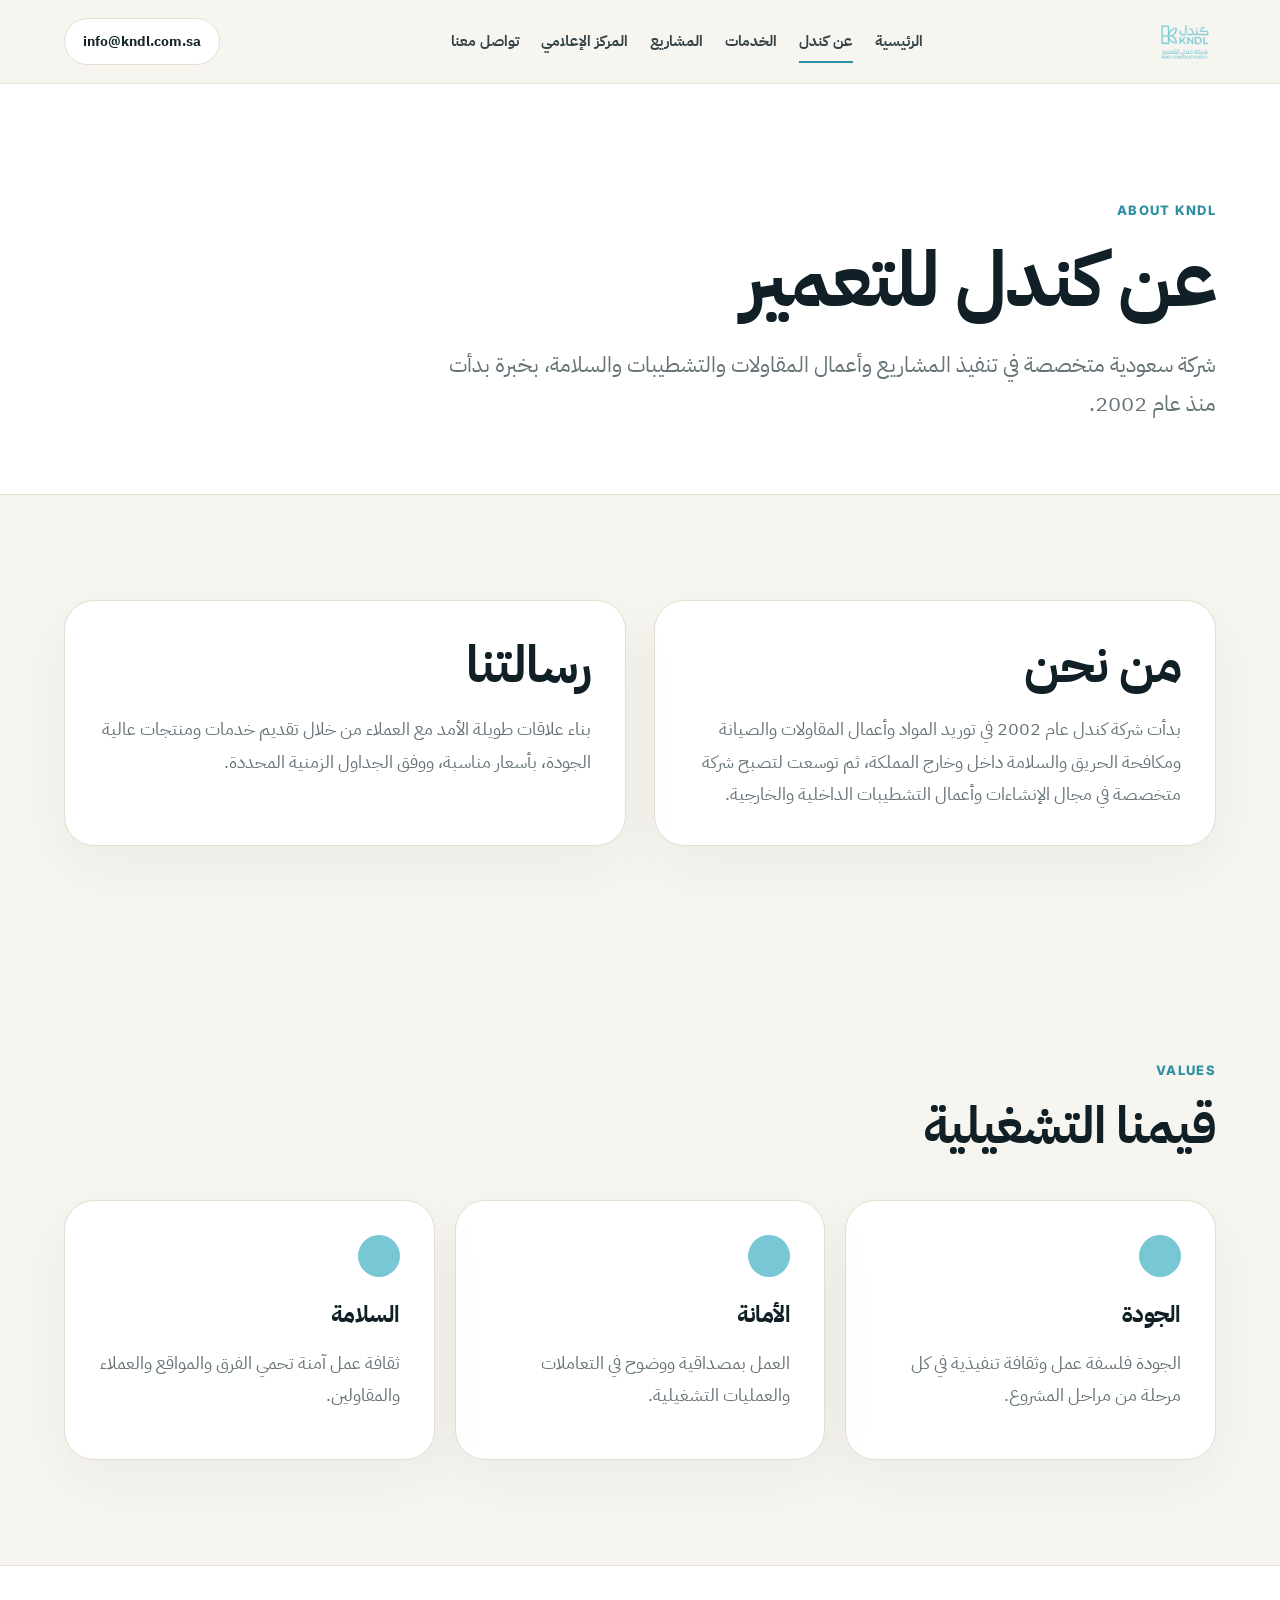
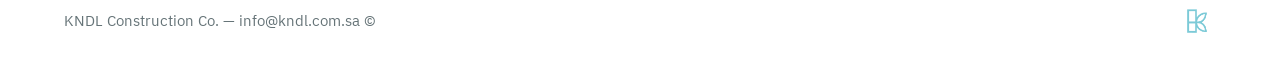
==== about.html @ affe064d "Add About KNDL page" ====
<!DOCTYPE html><html lang="ar" dir="rtl"><head><meta charset="UTF-8"><meta name="viewport" content="width=device-width, initial-scale=1.0"><title>عن كندل | KNDL</title><link rel="preconnect" href="https://fonts.googleapis.com"><link rel="preconnect" href="https://fonts.gstatic.com" crossorigin><link href="https://fonts.googleapis.com/css2?family=IBM+Plex+Sans+Arabic:wght@400;500;600;700;800&family=Inter:wght@400;500;600;700;800&display=swap" rel="stylesheet"><link rel="stylesheet" href="styles.css"></head><body><header class="site-header"><a class="logo" href="index.html"><img src="KNDL_Website_Prototype/kndl_website_prototype/assets/kndl-logo.png" alt="KNDL"></a><nav class="nav"><a href="index.html">الرئيسية</a><a class="active" href="about.html">عن كندل</a><a href="services.html">الخدمات</a><a href="projects.html">المشاريع</a><a href="media.html">المركز الإعلامي</a><a href="contact.html">تواصل معنا</a></nav><a class="header-cta" href="mailto:info@kndl.com.sa">info@kndl.com.sa</a></header><main><section class="page-hero reveal"><div><span class="eyebrow">ABOUT KNDL</span><h1>عن كندل للتعمير</h1><p>شركة سعودية متخصصة في تنفيذ المشاريع وأعمال المقاولات والتشطيبات والسلامة، بخبرة بدأت منذ عام 2002.</p></div></section><section class="section grid-2 reveal"><div class="content-card"><h2>من نحن</h2><p>بدأت شركة كندل عام 2002 في توريد المواد وأعمال المقاولات والصيانة ومكافحة الحريق والسلامة داخل وخارج المملكة، ثم توسعت لتصبح شركة متخصصة في مجال الإنشاءات وأعمال التشطيبات الداخلية والخارجية.</p></div><div class="content-card"><h2>رسالتنا</h2><p>بناء علاقات طويلة الأمد مع العملاء من خلال تقديم خدمات ومنتجات عالية الجودة، بأسعار مناسبة، ووفق الجداول الزمنية المحددة.</p></div></section><section class="section reveal"><div class="section-head"><span class="eyebrow">VALUES</span><h2>قيمنا التشغيلية</h2></div><div class="feature-grid"><article><h3>الجودة</h3><p>الجودة فلسفة عمل وثقافة تنفيذية في كل مرحلة من مراحل المشروع.</p></article><article><h3>الأمانة</h3><p>العمل بمصداقية ووضوح في التعاملات والعمليات التشغيلية.</p></article><article><h3>السلامة</h3><p>ثقافة عمل آمنة تحمي الفرق والمواقع والعملاء والمقاولين.</p></article></div></section></main><footer class="site-footer"><img src="KNDL_Website_Prototype/kndl_website_prototype/assets/kndl-symbol.png" alt="KNDL"><p>© KNDL Construction Co. — <a href="mailto:info@kndl.com.sa">info@kndl.com.sa</a></p></footer><script src="script.js"></script></body></html>
---- styles.css ----
:root{--bg:#f7f5ef;--paper:#fff;--text:#14252b;--muted:#667478;--line:#e5ded1;--blue:#78c7d5;--blue-dark:#2e91a1;--brown:#7b3218;--charcoal:#102026;--sand:#d9c8ad}*{box-sizing:border-box}html{scroll-behavior:smooth}body{margin:0;background:var(--bg);color:var(--text);font-family:'IBM Plex Sans Arabic','Inter',sans-serif;line-height:1.8}a{text-decoration:none;color:inherit}img{max-width:100%;display:block}.site-header{position:fixed;top:0;left:0;right:0;z-index:99;height:84px;padding:0 5vw;display:flex;align-items:center;justify-content:space-between;gap:24px;background:rgba(247,245,239,.94);backdrop-filter:blur(18px);border-bottom:1px solid rgba(229,222,209,.8)}.logo img{height:48px;width:auto}.nav{display:flex;gap:22px;font-size:15px;font-weight:700;color:#354449}.nav a{padding:28px 0;position:relative}.nav a:after{content:"";position:absolute;right:0;bottom:20px;width:0;height:2px;background:var(--blue-dark);transition:.25s}.nav a:hover:after,.nav a.active:after{width:100%}.header-cta{padding:10px 18px;border:1px solid var(--line);border-radius:999px;background:#fff;font-size:14px;font-weight:800}.hero{position:relative;min-height:92vh;display:flex;align-items:flex-end;overflow:hidden;background:#ddd}.hero:before{content:"";position:absolute;inset:0;background:linear-gradient(0deg,rgba(16,32,38,.82),rgba(16,32,38,.18) 58%,rgba(16,32,38,.06)),var(--hero-img);background-size:cover;background-position:center}.hero-content{position:relative;z-index:2;width:min(980px,90vw);margin:0 5vw 9vh auto;color:#fff}.eyebrow{display:inline-block;font-family:'Inter',sans-serif;font-size:13px;letter-spacing:.1em;text-transform:uppercase;font-weight:800;color:var(--blue-dark);margin-bottom:14px}.hero .eyebrow{color:var(--blue)}h1,h2,h3{margin:0 0 18px;line-height:1.18;letter-spacing:-.02em}h1{font-size:clamp(46px,7vw,92px);max-width:900px;color:#fff}h2{font-size:clamp(30px,4vw,56px);color:var(--charcoal)}h3{font-size:23px;color:var(--charcoal)}p{font-size:18px;color:var(--muted);margin:0}.hero p{font-size:22px;max-width:760px;color:rgba(255,255,255,.88)}.actions{display:flex;gap:14px;margin-top:34px;flex-wrap:wrap}.btn{display:inline-flex;align-items:center;justify-content:center;padding:14px 25px;border-radius:999px;font-weight:800;border:1px solid transparent;transition:.25s}.primary{background:var(--blue);color:#062027}.primary:hover{background:var(--blue-dark);color:#fff;transform:translateY(-2px)}.secondary{background:rgba(255,255,255,.14);border-color:rgba(255,255,255,.38);color:#fff}.secondary:hover{background:#fff;color:var(--charcoal)}.section{padding:105px 5vw}.page-hero{min-height:55vh;background:#fff;display:flex;align-items:flex-end;padding:150px 5vw 70px;border-bottom:1px solid var(--line)}.page-hero h1{color:var(--charcoal);font-size:clamp(44px,6vw,82px)}.page-hero p{max-width:790px;font-size:22px}.intro{display:grid;grid-template-columns:.9fr 1.25fr;gap:70px;align-items:start;background:#fff}.intro p{font-size:24px;color:#3d494d}.stats{display:grid;grid-template-columns:repeat(4,1fr);gap:1px;background:var(--line);padding-top:0;padding-bottom:0}.stats div{background:#f8f6f0;padding:46px 34px;min-height:170px}.stats strong{font-family:'Inter',sans-serif;display:block;font-size:50px;line-height:1;color:var(--brown);margin-bottom:16px}.stats span{display:block;color:#596468;font-size:17px;font-weight:700}.section-head{max-width:860px;margin-bottom:44px}.section-head p{max-width:720px}.section-head.inline{display:flex;align-items:flex-end;justify-content:space-between;gap:20px;max-width:none}.text-link{color:var(--blue-dark);font-weight:800;border-bottom:1px solid currentColor}.feature-grid,.cards-3{display:grid;grid-template-columns:repeat(3,1fr);gap:20px}.feature-grid article,.content-card{background:#fff;border:1px solid var(--line);border-radius:30px;padding:34px;box-shadow:0 20px 60px rgba(16,32,38,.05)}.feature-grid article{min-height:260px}.feature-grid article h3:before{content:"";display:block;width:42px;height:42px;background:var(--blue);border-radius:50%;margin-bottom:24px}.projects-preview{background:#fff}.project-row{display:grid;grid-template-columns:1.4fr .8fr .8fr;gap:20px;align-items:stretch}.project-list{display:grid;grid-template-columns:repeat(2,1fr);gap:24px}.project-card{position:relative;min-height:430px;border-radius:34px;overflow:hidden;background:#ddd;display:flex;align-items:flex-end;box-shadow:0 24px 70px rgba(16,32,38,.14)}.project-card.large{min-height:560px}.project-card img{position:absolute;inset:0;width:100%;height:100%;object-fit:cover;transition:.5s}.project-card:after{content:"";position:absolute;inset:0;background:linear-gradient(0deg,rgba(16,32,38,.82),transparent 64%)}.project-card div{position:relative;z-index:2;padding:30px;color:#fff}.project-card span{display:block;color:var(--blue);font-weight:800;text-transform:uppercase;letter-spacing:.08em;font-size:12px;margin-bottom:8px}.project-card h3{color:#fff;font-size:30px;margin:0 0 10px}.project-card p{color:rgba(255,255,255,.86);font-size:17px}.project-card:hover img{transform:scale(1.06)}.service-list{display:grid;grid-template-columns:repeat(3,1fr);gap:14px}.service-list a,.service-box{background:#fff;border:1px solid var(--line);padding:26px;border-radius:24px;font-size:22px;font-weight:800;color:var(--charcoal);transition:.25s}.service-list a:hover{background:var(--charcoal);color:#fff;transform:translateY(-3px)}.grid-2{display:grid;grid-template-columns:1fr 1fr;gap:28px}.cta{text-align:center;background:linear-gradient(135deg,#102026,#29444a);color:#fff}.cta h2{color:#fff}.cta p{color:rgba(255,255,255,.78);max-width:680px;margin:0 auto 28px}.contact-box{background:#fff;border:1px solid var(--line);border-radius:30px;padding:36px}.contact-box a{color:var(--blue-dark);font-weight:800}.form{display:grid;gap:14px}.form input,.form textarea{width:100%;padding:16px 18px;border:1px solid var(--line);border-radius:18px;background:#fff;font:inherit}.form textarea{min-height:150px;resize:vertical}.site-footer{padding:34px 5vw;display:flex;align-items:center;justify-content:space-between;background:#fff;border-top:1px solid var(--line)}.site-footer img{height:42px}.site-footer p{font-size:15px}.reveal{opacity:0;transform:translateY(24px);transition:opacity .7s ease,transform .7s ease}.reveal.visible{opacity:1;transform:none}@media(max-width:980px){.nav{display:none}.header-cta{display:none}.intro,.project-row,.feature-grid,.service-list,.stats,.grid-2,.project-list,.cards-3{grid-template-columns:1fr}.section{padding:78px 6vw}.site-footer{flex-direction:column;gap:14px;text-align:center}.project-card,.project-card.large{min-height:420px}}@media(max-width:640px){.site-header{height:74px}.logo img{height:40px}h1{font-size:42px}.hero p,.intro p{font-size:19px}.stats div{padding:34px 24px}.section-head.inline{display:block}}
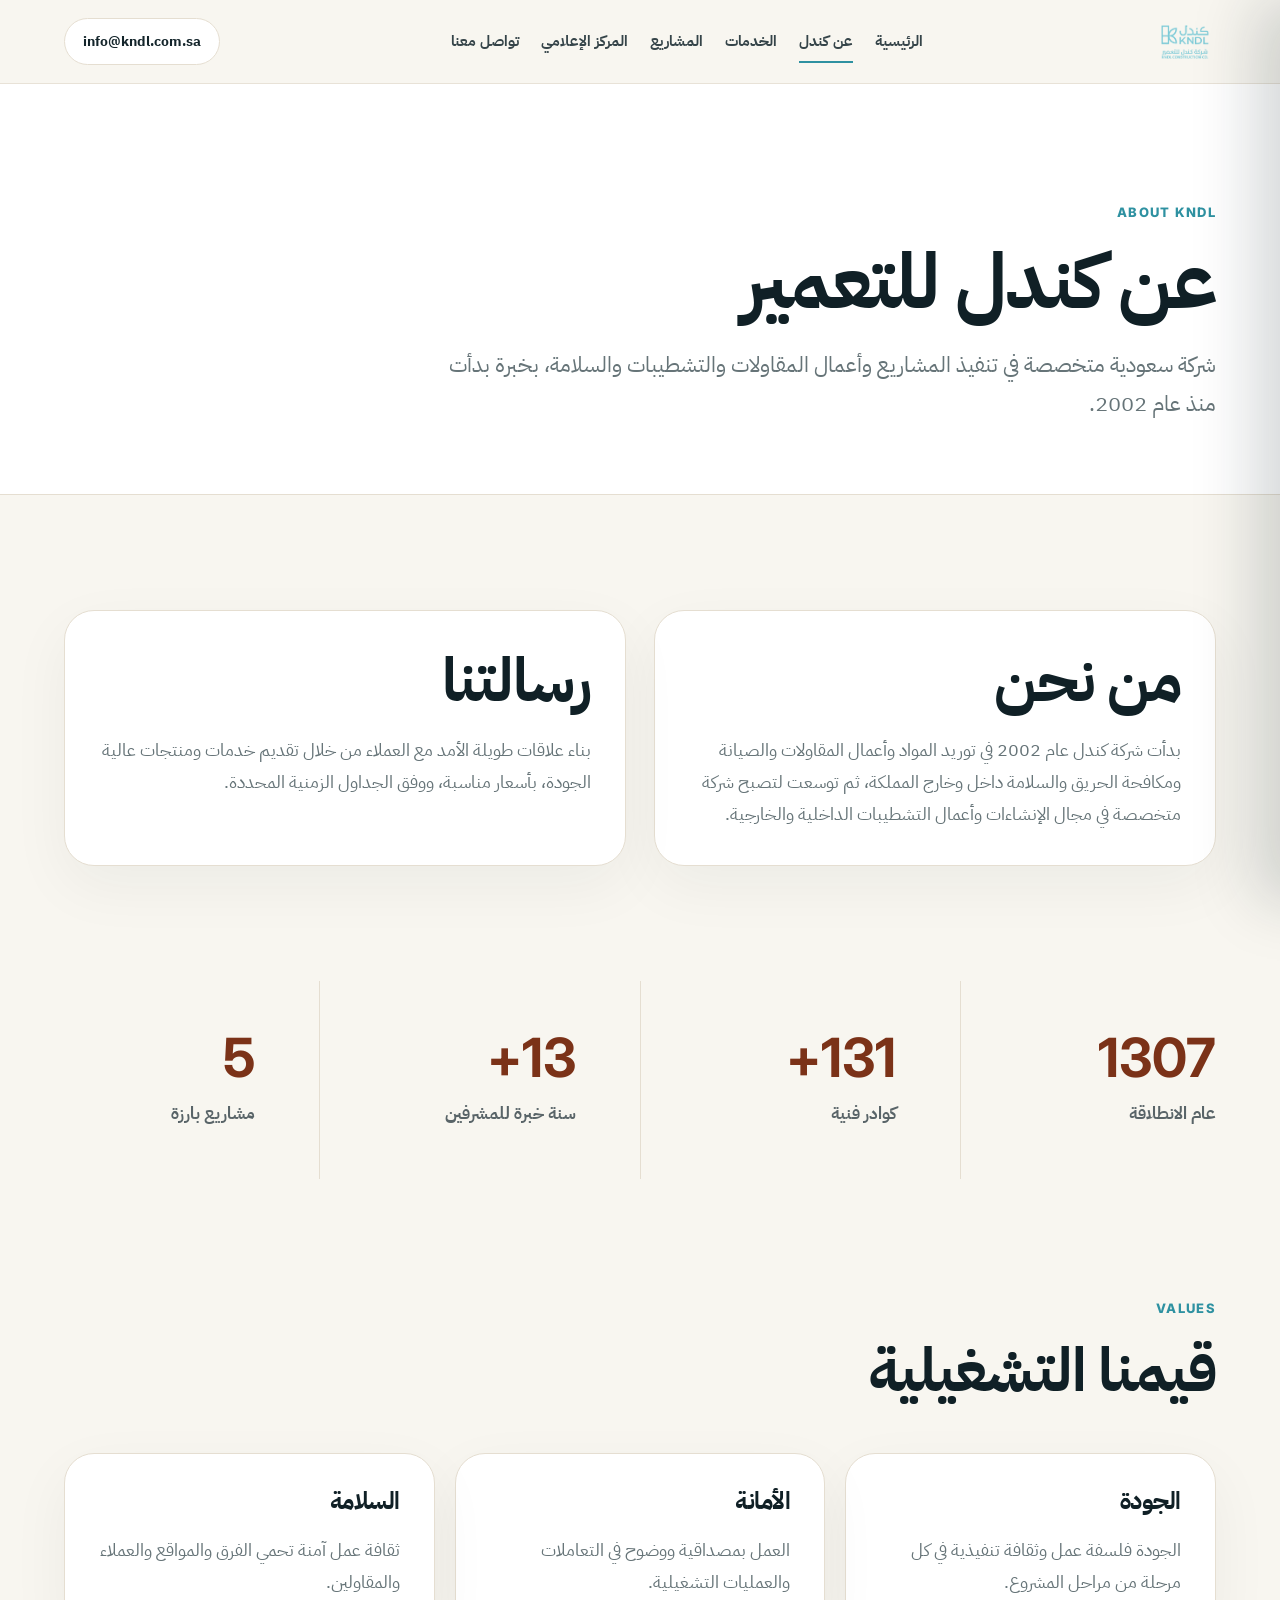
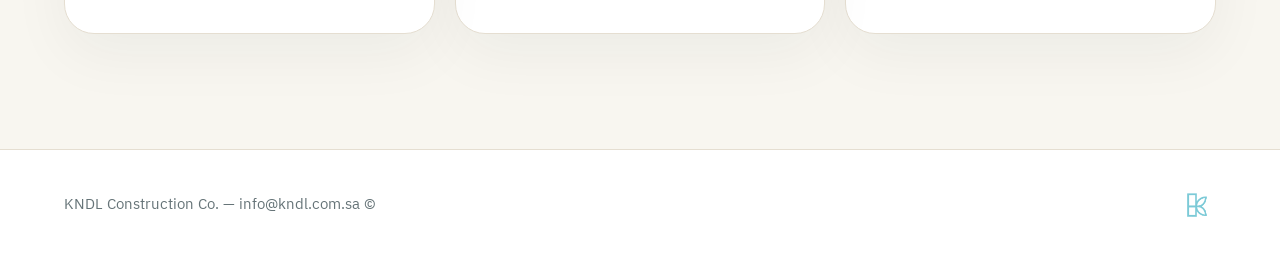
==== commit 69dd65e4: "Enhance website: mobile nav, animated counters, project filters, design polish - Add hamburger menu " ====
--- a/about.html
+++ b/about.html
@@ -1 +1,94 @@
-<!DOCTYPE html><html lang="ar" dir="rtl"><head><meta charset="UTF-8"><meta name="viewport" content="width=device-width, initial-scale=1.0"><title>عن كندل | KNDL</title><link rel="preconnect" href="https://fonts.googleapis.com"><link rel="preconnect" href="https://fonts.gstatic.com" crossorigin><link href="https://fonts.googleapis.com/css2?family=IBM+Plex+Sans+Arabic:wght@400;500;600;700;800&family=Inter:wght@400;500;600;700;800&display=swap" rel="stylesheet"><link rel="stylesheet" href="styles.css"></head><body><header class="site-header"><a class="logo" href="index.html"><img src="KNDL_Website_Prototype/kndl_website_prototype/assets/kndl-logo.png" alt="KNDL"></a><nav class="nav"><a href="index.html">الرئيسية</a><a class="active" href="about.html">عن كندل</a><a href="services.html">الخدمات</a><a href="projects.html">المشاريع</a><a href="media.html">المركز الإعلامي</a><a href="contact.html">تواصل معنا</a></nav><a class="header-cta" href="mailto:info@kndl.com.sa">info@kndl.com.sa</a></header><main><section class="page-hero reveal"><div><span class="eyebrow">ABOUT KNDL</span><h1>عن كندل للتعمير</h1><p>شركة سعودية متخصصة في تنفيذ المشاريع وأعمال المقاولات والتشطيبات والسلامة، بخبرة بدأت منذ عام 2002.</p></div></section><section class="section grid-2 reveal"><div class="content-card"><h2>من نحن</h2><p>بدأت شركة كندل عام 2002 في توريد المواد وأعمال المقاولات والصيانة ومكافحة الحريق والسلامة داخل وخارج المملكة، ثم توسعت لتصبح شركة متخصصة في مجال الإنشاءات وأعمال التشطيبات الداخلية والخارجية.</p></div><div class="content-card"><h2>رسالتنا</h2><p>بناء علاقات طويلة الأمد مع العملاء من خلال تقديم خدمات ومنتجات عالية الجودة، بأسعار مناسبة، ووفق الجداول الزمنية المحددة.</p></div></section><section class="section reveal"><div class="section-head"><span class="eyebrow">VALUES</span><h2>قيمنا التشغيلية</h2></div><div class="feature-grid"><article><h3>الجودة</h3><p>الجودة فلسفة عمل وثقافة تنفيذية في كل مرحلة من مراحل المشروع.</p></article><article><h3>الأمانة</h3><p>العمل بمصداقية ووضوح في التعاملات والعمليات التشغيلية.</p></article><article><h3>السلامة</h3><p>ثقافة عمل آمنة تحمي الفرق والمواقع والعملاء والمقاولين.</p></article></div></section></main><footer class="site-footer"><img src="KNDL_Website_Prototype/kndl_website_prototype/assets/kndl-symbol.png" alt="KNDL"><p>© KNDL Construction Co. — <a href="mailto:info@kndl.com.sa">info@kndl.com.sa</a></p></footer><script src="script.js"></script></body></html>+<!DOCTYPE html>
+<html lang="ar" dir="rtl">
+<head>
+  <meta charset="UTF-8">
+  <meta name="viewport" content="width=device-width, initial-scale=1.0">
+  <title>عن كندل | KNDL</title>
+  <link rel="preconnect" href="https://fonts.googleapis.com">
+  <link rel="preconnect" href="https://fonts.gstatic.com" crossorigin>
+  <link href="https://fonts.googleapis.com/css2?family=IBM+Plex+Sans+Arabic:wght@400;500;600;700;800&family=Inter:wght@400;500;600;700;800&display=swap" rel="stylesheet">
+  <link rel="stylesheet" href="styles.css">
+</head>
+<body>
+  <header class="site-header">
+    <a class="logo" href="index.html"><img src="KNDL_Website_Prototype/kndl_website_prototype/assets/kndl-logo.png" alt="KNDL"></a>
+    <nav class="nav">
+      <a href="index.html">الرئيسية</a>
+      <a class="active" href="about.html">عن كندل</a>
+      <a href="services.html">الخدمات</a>
+      <a href="projects.html">المشاريع</a>
+      <a href="media.html">المركز الإعلامي</a>
+      <a href="contact.html">تواصل معنا</a>
+    </nav>
+    <a class="header-cta" href="mailto:info@kndl.com.sa">info@kndl.com.sa</a>
+    <button class="hamburger" aria-label="القائمة" aria-expanded="false">
+      <span></span><span></span><span></span>
+    </button>
+  </header>
+  <div class="mobile-overlay"></div>
+  <nav class="mobile-nav">
+    <a href="index.html">الرئيسية</a>
+    <a href="about.html" class="active">عن كندل</a>
+    <a href="services.html">الخدمات</a>
+    <a href="projects.html">المشاريع</a>
+    <a href="media.html">المركز الإعلامي</a>
+    <a href="contact.html">تواصل معنا</a>
+    <div class="mobile-nav-cta"><a href="mailto:info@kndl.com.sa">info@kndl.com.sa</a></div>
+  </nav>
+
+  <main>
+    <section class="page-hero reveal">
+      <div>
+        <span class="eyebrow">ABOUT KNDL</span>
+        <h1>عن كندل للتعمير</h1>
+        <p>شركة سعودية متخصصة في تنفيذ المشاريع وأعمال المقاولات والتشطيبات والسلامة، بخبرة بدأت منذ عام 2002.</p>
+      </div>
+    </section>
+
+    <section class="section grid-2 reveal">
+      <div class="content-card">
+        <h2>من نحن</h2>
+        <p>بدأت شركة كندل عام 2002 في توريد المواد وأعمال المقاولات والصيانة ومكافحة الحريق والسلامة داخل وخارج المملكة، ثم توسعت لتصبح شركة متخصصة في مجال الإنشاءات وأعمال التشطيبات الداخلية والخارجية.</p>
+      </div>
+      <div class="content-card">
+        <h2>رسالتنا</h2>
+        <p>بناء علاقات طويلة الأمد مع العملاء من خلال تقديم خدمات ومنتجات عالية الجودة، بأسعار مناسبة، ووفق الجداول الزمنية المحددة.</p>
+      </div>
+    </section>
+
+    <section class="metrics reveal">
+      <div><strong data-count="2002">2002</strong><small>عام الانطلاقة</small></div>
+      <div><strong data-count="200+">200+</strong><small>كوادر فنية</small></div>
+      <div><strong data-count="20+">20+</strong><small>سنة خبرة للمشرفين</small></div>
+      <div><strong data-count="7">7</strong><small>مشاريع بارزة</small></div>
+    </section>
+
+    <section class="section reveal">
+      <div class="section-head">
+        <span class="eyebrow">VALUES</span>
+        <h2>قيمنا التشغيلية</h2>
+      </div>
+      <div class="feature-grid">
+        <article>
+          <h3>الجودة</h3>
+          <p>الجودة فلسفة عمل وثقافة تنفيذية في كل مرحلة من مراحل المشروع.</p>
+        </article>
+        <article>
+          <h3>الأمانة</h3>
+          <p>العمل بمصداقية ووضوح في التعاملات والعمليات التشغيلية.</p>
+        </article>
+        <article>
+          <h3>السلامة</h3>
+          <p>ثقافة عمل آمنة تحمي الفرق والمواقع والعملاء والمقاولين.</p>
+        </article>
+      </div>
+    </section>
+  </main>
+
+  <footer class="site-footer">
+    <img src="KNDL_Website_Prototype/kndl_website_prototype/assets/kndl-symbol.png" alt="KNDL">
+    <p>© KNDL Construction Co. — <a href="mailto:info@kndl.com.sa">info@kndl.com.sa</a></p>
+  </footer>
+  <script src="script.js"></script>
+</body>
+</html>
--- a/styles.css
+++ b/styles.css
@@ -1 +1,39 @@
-:root{--bg:#f7f5ef;--paper:#fff;--text:#14252b;--muted:#667478;--line:#e5ded1;--blue:#78c7d5;--blue-dark:#2e91a1;--brown:#7b3218;--charcoal:#102026;--sand:#d9c8ad}*{box-sizing:border-box}html{scroll-behavior:smooth}body{margin:0;background:var(--bg);color:var(--text);font-family:'IBM Plex Sans Arabic','Inter',sans-serif;line-height:1.8}a{text-decoration:none;color:inherit}img{max-width:100%;display:block}.site-header{position:fixed;top:0;left:0;right:0;z-index:99;height:84px;padding:0 5vw;display:flex;align-items:center;justify-content:space-between;gap:24px;background:rgba(247,245,239,.94);backdrop-filter:blur(18px);border-bottom:1px solid rgba(229,222,209,.8)}.logo img{height:48px;width:auto}.nav{display:flex;gap:22px;font-size:15px;font-weight:700;color:#354449}.nav a{padding:28px 0;position:relative}.nav a:after{content:"";position:absolute;right:0;bottom:20px;width:0;height:2px;background:var(--blue-dark);transition:.25s}.nav a:hover:after,.nav a.active:after{width:100%}.header-cta{padding:10px 18px;border:1px solid var(--line);border-radius:999px;background:#fff;font-size:14px;font-weight:800}.hero{position:relative;min-height:92vh;display:flex;align-items:flex-end;overflow:hidden;background:#ddd}.hero:before{content:"";position:absolute;inset:0;background:linear-gradient(0deg,rgba(16,32,38,.82),rgba(16,32,38,.18) 58%,rgba(16,32,38,.06)),var(--hero-img);background-size:cover;background-position:center}.hero-content{position:relative;z-index:2;width:min(980px,90vw);margin:0 5vw 9vh auto;color:#fff}.eyebrow{display:inline-block;font-family:'Inter',sans-serif;font-size:13px;letter-spacing:.1em;text-transform:uppercase;font-weight:800;color:var(--blue-dark);margin-bottom:14px}.hero .eyebrow{color:var(--blue)}h1,h2,h3{margin:0 0 18px;line-height:1.18;letter-spacing:-.02em}h1{font-size:clamp(46px,7vw,92px);max-width:900px;color:#fff}h2{font-size:clamp(30px,4vw,56px);color:var(--charcoal)}h3{font-size:23px;color:var(--charcoal)}p{font-size:18px;color:var(--muted);margin:0}.hero p{font-size:22px;max-width:760px;color:rgba(255,255,255,.88)}.actions{display:flex;gap:14px;margin-top:34px;flex-wrap:wrap}.btn{display:inline-flex;align-items:center;justify-content:center;padding:14px 25px;border-radius:999px;font-weight:800;border:1px solid transparent;transition:.25s}.primary{background:var(--blue);color:#062027}.primary:hover{background:var(--blue-dark);color:#fff;transform:translateY(-2px)}.secondary{background:rgba(255,255,255,.14);border-color:rgba(255,255,255,.38);color:#fff}.secondary:hover{background:#fff;color:var(--charcoal)}.section{padding:105px 5vw}.page-hero{min-height:55vh;background:#fff;display:flex;align-items:flex-end;padding:150px 5vw 70px;border-bottom:1px solid var(--line)}.page-hero h1{color:var(--charcoal);font-size:clamp(44px,6vw,82px)}.page-hero p{max-width:790px;font-size:22px}.intro{display:grid;grid-template-columns:.9fr 1.25fr;gap:70px;align-items:start;background:#fff}.intro p{font-size:24px;color:#3d494d}.stats{display:grid;grid-template-columns:repeat(4,1fr);gap:1px;background:var(--line);padding-top:0;padding-bottom:0}.stats div{background:#f8f6f0;padding:46px 34px;min-height:170px}.stats strong{font-family:'Inter',sans-serif;display:block;font-size:50px;line-height:1;color:var(--brown);margin-bottom:16px}.stats span{display:block;color:#596468;font-size:17px;font-weight:700}.section-head{max-width:860px;margin-bottom:44px}.section-head p{max-width:720px}.section-head.inline{display:flex;align-items:flex-end;justify-content:space-between;gap:20px;max-width:none}.text-link{color:var(--blue-dark);font-weight:800;border-bottom:1px solid currentColor}.feature-grid,.cards-3{display:grid;grid-template-columns:repeat(3,1fr);gap:20px}.feature-grid article,.content-card{background:#fff;border:1px solid var(--line);border-radius:30px;padding:34px;box-shadow:0 20px 60px rgba(16,32,38,.05)}.feature-grid article{min-height:260px}.feature-grid article h3:before{content:"";display:block;width:42px;height:42px;background:var(--blue);border-radius:50%;margin-bottom:24px}.projects-preview{background:#fff}.project-row{display:grid;grid-template-columns:1.4fr .8fr .8fr;gap:20px;align-items:stretch}.project-list{display:grid;grid-template-columns:repeat(2,1fr);gap:24px}.project-card{position:relative;min-height:430px;border-radius:34px;overflow:hidden;background:#ddd;display:flex;align-items:flex-end;box-shadow:0 24px 70px rgba(16,32,38,.14)}.project-card.large{min-height:560px}.project-card img{position:absolute;inset:0;width:100%;height:100%;object-fit:cover;transition:.5s}.project-card:after{content:"";position:absolute;inset:0;background:linear-gradient(0deg,rgba(16,32,38,.82),transparent 64%)}.project-card div{position:relative;z-index:2;padding:30px;color:#fff}.project-card span{display:block;color:var(--blue);font-weight:800;text-transform:uppercase;letter-spacing:.08em;font-size:12px;margin-bottom:8px}.project-card h3{color:#fff;font-size:30px;margin:0 0 10px}.project-card p{color:rgba(255,255,255,.86);font-size:17px}.project-card:hover img{transform:scale(1.06)}.service-list{display:grid;grid-template-columns:repeat(3,1fr);gap:14px}.service-list a,.service-box{background:#fff;border:1px solid var(--line);padding:26px;border-radius:24px;font-size:22px;font-weight:800;color:var(--charcoal);transition:.25s}.service-list a:hover{background:var(--charcoal);color:#fff;transform:translateY(-3px)}.grid-2{display:grid;grid-template-columns:1fr 1fr;gap:28px}.cta{text-align:center;background:linear-gradient(135deg,#102026,#29444a);color:#fff}.cta h2{color:#fff}.cta p{color:rgba(255,255,255,.78);max-width:680px;margin:0 auto 28px}.contact-box{background:#fff;border:1px solid var(--line);border-radius:30px;padding:36px}.contact-box a{color:var(--blue-dark);font-weight:800}.form{display:grid;gap:14px}.form input,.form textarea{width:100%;padding:16px 18px;border:1px solid var(--line);border-radius:18px;background:#fff;font:inherit}.form textarea{min-height:150px;resize:vertical}.site-footer{padding:34px 5vw;display:flex;align-items:center;justify-content:space-between;background:#fff;border-top:1px solid var(--line)}.site-footer img{height:42px}.site-footer p{font-size:15px}.reveal{opacity:0;transform:translateY(24px);transition:opacity .7s ease,transform .7s ease}.reveal.visible{opacity:1;transform:none}@media(max-width:980px){.nav{display:none}.header-cta{display:none}.intro,.project-row,.feature-grid,.service-list,.stats,.grid-2,.project-list,.cards-3{grid-template-columns:1fr}.section{padding:78px 6vw}.site-footer{flex-direction:column;gap:14px;text-align:center}.project-card,.project-card.large{min-height:420px}}@media(max-width:640px){.site-header{height:74px}.logo img{height:40px}h1{font-size:42px}.hero p,.intro p{font-size:19px}.stats div{padding:34px 24px}.section-head.inline{display:block}}+:root{--bg:#f8f6f0;--paper:#fff;--text:#14252b;--muted:#667478;--line:#e5ded1;--blue:#78c7d5;--blue-dark:#2e91a1;--brown:#7b3218;--charcoal:#102026;--sand:#d9c8ad}*{box-sizing:border-box}html{scroll-behavior:smooth}body{margin:0;background:var(--bg);color:var(--text);font-family:'IBM Plex Sans Arabic','Inter',sans-serif;line-height:1.8}a{text-decoration:none;color:inherit}img{max-width:100%;display:block}.site-header{position:fixed;top:0;left:0;right:0;z-index:99;height:84px;padding:0 5vw;display:flex;align-items:center;justify-content:space-between;gap:24px;background:rgba(248,246,240,.94);backdrop-filter:blur(18px);border-bottom:1px solid rgba(229,222,209,.8)}.logo img{height:48px;width:auto}.nav{display:flex;gap:22px;font-size:15px;font-weight:700;color:#354449}.nav a{padding:28px 0;position:relative}.nav a:after{content:"";position:absolute;right:0;bottom:20px;width:0;height:2px;background:var(--blue-dark);transition:.25s}.nav a:hover:after,.nav a.active:after{width:100%}.header-cta{padding:10px 18px;border:1px solid var(--line);border-radius:999px;background:#fff;font-size:14px;font-weight:800}.video-hero{height:100vh;min-height:760px;position:relative;overflow:hidden;display:flex;align-items:flex-end}.video-hero video{position:absolute;inset:0;width:100%;height:100%;object-fit:cover}.video-overlay{position:absolute;inset:0;background:linear-gradient(90deg,rgba(16,32,38,.25),rgba(16,32,38,.85)),linear-gradient(0deg,rgba(16,32,38,.75),rgba(16,32,38,.08) 55%)}.hero-panel{position:relative;z-index:2;width:min(940px,90vw);margin:0 5vw 12vh auto;color:#fff}.hero-badges{position:absolute;left:5vw;bottom:6vh;z-index:3;display:flex;gap:10px;flex-wrap:wrap}.hero-badges span{padding:9px 16px;border-radius:999px;background:rgba(255,255,255,.14);border:1px solid rgba(255,255,255,.25);color:#fff;font-size:13px;font-weight:800;backdrop-filter:blur(8px)}.eyebrow{display:inline-block;font-family:'Inter',sans-serif;font-size:13px;letter-spacing:.1em;text-transform:uppercase;font-weight:800;color:var(--blue-dark);margin-bottom:14px}.eyebrow.light{color:var(--blue)}h1,h2,h3{margin:0 0 18px;line-height:1.15;letter-spacing:-.02em}h1{font-size:clamp(48px,7.5vw,102px);max-width:920px;color:#fff}h2{font-size:clamp(30px,4.8vw,64px);color:var(--charcoal)}h3{font-size:24px;color:var(--charcoal)}p{font-size:18px;color:var(--muted);margin:0}.hero-panel p{font-size:23px;max-width:790px;color:rgba(255,255,255,.88)}.actions{display:flex;gap:14px;margin-top:34px;flex-wrap:wrap}.btn{display:inline-flex;align-items:center;justify-content:center;padding:14px 25px;border-radius:999px;font-weight:800;border:1px solid transparent;transition:.25s}.primary{background:var(--blue);color:#062027}.primary:hover{background:var(--blue-dark);color:#fff;transform:translateY(-2px)}.ghost{background:rgba(255,255,255,.13);border-color:rgba(255,255,255,.35);color:#fff}.ghost:hover{background:#fff;color:var(--charcoal)}.section{padding:115px 5vw}.editorial{display:grid;grid-template-columns:1fr 1.05fr;gap:80px;background:#fff}.editorial-title h2{max-width:720px}.editorial-text p{font-size:25px;color:#39464a}.metrics{display:grid;grid-template-columns:repeat(4,1fr);gap:1px;background:var(--line)}.metrics div{background:#f8f6f0;padding:50px 5vw 50px 34px}.metrics strong{font-family:'Inter',sans-serif;display:block;font-size:54px;line-height:1;color:var(--brown);margin-bottom:14px}.metrics small{font-size:17px;color:#596468;font-weight:800}.section-head{max-width:880px;margin-bottom:48px}.section-head.center{text-align:center;margin-inline:auto}.section-head.center p{margin:auto}.section-head p{max-width:760px}.icon-grid{display:grid;grid-template-columns:repeat(3,1fr);gap:22px}.icon-grid article{background:#fff;border:1px solid var(--line);border-radius:34px;padding:34px;min-height:285px;box-shadow:0 20px 60px rgba(16,32,38,.06);transition:.25s}.icon-grid article:hover{transform:translateY(-6px);box-shadow:0 28px 90px rgba(16,32,38,.11)}.icon{width:66px;height:66px;border-radius:22px;background:#eef8fa;display:flex;align-items:center;justify-content:center;margin-bottom:28px;border:1px solid rgba(120,199,213,.35)}.icon svg{width:34px;height:34px;stroke:var(--blue-dark);stroke-width:1.8;fill:none;stroke-linecap:round;stroke-linejoin:round}.icon-grid article:hover .icon{background:var(--blue);border-color:var(--blue)}.icon-grid article:hover .icon svg{stroke:#fff}.showcase{padding:115px 5vw;background:#fff;display:grid;grid-template-columns:.75fr 1.25fr;gap:48px;align-items:start}.showcase-copy{position:sticky;top:120px}.showcase-copy p{margin-bottom:28px}.showcase-grid{display:grid;gap:22px}.wide-card{position:relative;min-height:520px;border-radius:38px;overflow:hidden;background:#ddd;display:flex;align-items:flex-end;box-shadow:0 24px 70px rgba(16,32,38,.13)}.wide-card img{position:absolute;inset:0;width:100%;height:100%;object-fit:cover;transition:.55s}.wide-card:after{content:"";position:absolute;inset:0;background:linear-gradient(0deg,rgba(16,32,38,.76),transparent 65%)}.wide-card div{position:relative;z-index:2;color:#fff;padding:34px}.wide-card span{display:block;color:var(--blue);font-weight:900;text-transform:uppercase;letter-spacing:.08em;font-size:12px}.wide-card h3{font-size:42px;color:#fff}.wide-card:hover img{transform:scale(1.06)}.text-link{color:var(--blue-dark);font-weight:900;border-bottom:1px solid currentColor}.check-grid{display:grid;grid-template-columns:repeat(4,1fr);gap:18px}.check-grid div{background:#fff;border:1px solid var(--line);border-radius:28px;padding:26px;min-height:180px}.check-grid span{width:38px;height:38px;border-radius:50%;background:var(--blue);display:flex;align-items:center;justify-content:center;font-weight:900;margin-bottom:20px;color:#062027}.cta{text-align:center;background:linear-gradient(135deg,#102026,#29444a);color:#fff}.cta h2{color:#fff}.cta p{color:rgba(255,255,255,.78);max-width:680px;margin:0 auto 28px}.site-footer{padding:34px 5vw;display:flex;align-items:center;justify-content:space-between;background:#fff;border-top:1px solid var(--line)}.site-footer img{height:42px}.site-footer p{font-size:15px}.page-hero{min-height:55vh;background:#fff;display:flex;align-items:flex-end;padding:150px 5vw 70px;border-bottom:1px solid var(--line)}.page-hero h1{color:var(--charcoal);font-size:clamp(44px,6vw,82px)}.page-hero p{max-width:790px;font-size:22px}.grid-2{display:grid;grid-template-columns:1fr 1fr;gap:28px}.feature-grid{display:grid;grid-template-columns:repeat(3,1fr);gap:20px}.feature-grid article,.content-card,.contact-box{background:#fff;border:1px solid var(--line);border-radius:30px;padding:34px;box-shadow:0 20px 60px rgba(16,32,38,.05)}.service-list{display:grid;grid-template-columns:repeat(3,1fr);gap:14px}.service-list a,.service-box{background:#fff;border:1px solid var(--line);padding:26px;border-radius:24px;font-size:22px;font-weight:800;color:var(--charcoal)}.project-list{display:grid;grid-template-columns:repeat(2,1fr);gap:24px}.project-card{position:relative;min-height:430px;border-radius:34px;overflow:hidden;background:#ddd;display:flex;align-items:flex-end;box-shadow:0 24px 70px rgba(16,32,38,.14)}.project-card img{position:absolute;inset:0;width:100%;height:100%;object-fit:cover}.project-card:after{content:"";position:absolute;inset:0;background:linear-gradient(0deg,rgba(16,32,38,.82),transparent 64%)}.project-card div{position:relative;z-index:2;padding:30px}.project-card span{display:block;color:var(--blue);font-weight:800;text-transform:uppercase;letter-spacing:.08em;font-size:12px}.project-card h3{color:#fff;font-size:30px}.project-card p{color:rgba(255,255,255,.86)}.form{display:grid;gap:14px}.form input,.form textarea{width:100%;padding:16px 18px;border:1px solid var(--line);border-radius:18px;background:#fff;font:inherit}.form textarea{min-height:150px}.contact-box a{color:var(--blue-dark);font-weight:800}.project-hero{padding:160px 5vw 70px;background:#f0eee8;min-height:60vh;display:flex;align-items:flex-end}.project-hero h1{color:var(--charcoal);font-size:clamp(52px,7vw,96px)}.project-hero p{max-width:760px;font-size:22px}.magazine-projects{padding:70px 5vw 115px;background:#e9e6df;display:grid;gap:42px}.mag-card{background:#fff;min-height:430px;box-shadow:0 22px 60px rgba(16,32,38,.16);display:grid;overflow:hidden}.mag-card.horizontal{grid-template-columns:.85fr 1.15fr}.mag-card.split{grid-template-columns:1.1fr .9fr}.mag-card.reverse{grid-template-columns:.9fr 1.1fr}.mag-text{padding:58px;position:relative;display:flex;flex-direction:column;justify-content:center}.mag-no{position:absolute;top:28px;left:34px;font-family:'Inter',sans-serif;font-size:52px;font-weight:900;color:#111;line-height:1;writing-mode:vertical-rl}.mag-text h2{font-size:clamp(34px,4.5vw,64px)}.mag-text p{max-width:560px}.mag-image{min-height:430px}.mag-image img{width:100%;height:100%;object-fit:cover;filter:saturate(.85)}.mag-grid{display:grid;grid-template-columns:repeat(2,1fr);gap:42px}.mini-mag{background:#fff;box-shadow:0 22px 60px rgba(16,32,38,.14);padding:28px;min-height:440px;position:relative}.mini-mag img{height:230px;width:100%;object-fit:cover;margin-bottom:26px;filter:saturate(.85)}.mini-mag span{position:absolute;top:242px;left:32px;font-family:'Inter',sans-serif;font-size:46px;font-weight:900;color:#111}.mini-mag h3{font-size:28px;margin-top:20px}.mini-mag p{max-width:460px}/* Project tags */
+.project-tags{display:flex;flex-wrap:wrap;gap:8px;margin-top:20px}
+.proj-tag{padding:6px 14px;border-radius:999px;background:#eef8fa;border:1px solid rgba(120,199,213,.4);font-size:13px;font-weight:700;color:var(--blue-dark)}
+.mag-card .project-tags .proj-tag{background:rgba(255,255,255,.12);border-color:rgba(255,255,255,.25);color:rgba(255,255,255,.9)}
+.mag-text .project-tags .proj-tag{background:#f0f7f9;border-color:rgba(120,199,213,.35);color:var(--blue-dark)}
+
+.reveal{opacity:0;transform:translateY(24px);transition:opacity .7s ease,transform .7s ease}.reveal.visible{opacity:1;transform:none}/* Hamburger button */
+.hamburger{display:none;flex-direction:column;justify-content:center;gap:5px;width:44px;height:44px;background:none;border:1px solid var(--line);border-radius:12px;cursor:pointer;padding:8px;transition:.2s}
+.hamburger span{display:block;height:2px;background:var(--charcoal);border-radius:2px;transition:.3s}
+.hamburger.open span:nth-child(1){transform:translateY(7px) rotate(45deg)}
+.hamburger.open span:nth-child(2){opacity:0;transform:scaleX(0)}
+.hamburger.open span:nth-child(3){transform:translateY(-7px) rotate(-45deg)}
+
+/* Mobile nav overlay */
+.mobile-overlay{position:fixed;inset:0;background:rgba(16,32,38,.55);z-index:197;opacity:0;pointer-events:none;transition:opacity .3s}
+.mobile-overlay.open{opacity:1;pointer-events:all}
+.mobile-nav{position:fixed;top:0;right:0;bottom:0;width:min(360px,88vw);background:#fff;z-index:198;padding:100px 32px 48px;display:flex;flex-direction:column;gap:4px;transform:translateX(100%);transition:transform .35s cubic-bezier(.4,0,.2,1);box-shadow:-24px 0 60px rgba(16,32,38,.18)}
+.mobile-nav.open{transform:none}
+.mobile-nav a{font-size:22px;font-weight:800;color:var(--charcoal);padding:14px 0;border-bottom:1px solid var(--line);transition:color .2s}
+.mobile-nav a:hover,.mobile-nav a.active{color:var(--blue-dark)}
+.mobile-nav-cta{margin-top:auto;padding-top:28px}
+.mobile-nav-cta a{display:block;text-align:center;padding:16px;background:var(--blue);color:#062027;border-radius:999px;font-weight:800;font-size:16px}
+
+/* Project filter tabs */
+.filter-bar{display:flex;gap:10px;flex-wrap:wrap;margin-bottom:48px}
+.filter-btn{padding:10px 24px;border-radius:999px;border:1px solid var(--line);background:#fff;font:inherit;font-size:15px;font-weight:700;color:var(--muted);cursor:pointer;transition:.2s}
+.filter-btn:hover{border-color:var(--blue-dark);color:var(--blue-dark)}
+.filter-btn.active{background:var(--charcoal);color:#fff;border-color:var(--charcoal)}
+
+/* Project card transition */
+[data-category]{transition:opacity .3s,transform .3s}
+
+/* Counter highlight */
+.metrics strong{transition:color .3s}
+
+/* Smooth header shadow on scroll */
+.site-header.scrolled{box-shadow:0 4px 24px rgba(16,32,38,.1)}
+
+@media(max-width:980px){.nav{display:none}.header-cta{display:none}.hamburger{display:flex}.editorial,.icon-grid,.showcase,.check-grid,.metrics,.grid-2,.feature-grid,.service-list,.project-list,.mag-card.horizontal,.mag-card.split,.mag-card.reverse,.mag-grid{grid-template-columns:1fr}.showcase-copy{position:static}.section,.showcase{padding:78px 6vw}.site-footer{flex-direction:column;gap:14px;text-align:center}.wide-card{min-height:420px}.hero-badges{right:5vw;left:auto}.mag-text{padding:42px}.mag-no{position:static;writing-mode:horizontal-tb;margin-bottom:20px}.mini-mag span{position:static;display:block;margin-top:-10px}}@media(max-width:640px){.site-header{height:74px}.logo img{height:40px}h1{font-size:44px}.hero-panel p,.editorial-text p{font-size:19px}.metrics div{padding:34px 24px}.video-hero{min-height:700px}.wide-card h3{font-size:30px}.project-hero{padding-top:130px}.magazine-projects{padding:45px 4vw}.mag-card,.mini-mag{box-shadow:0 14px 34px rgba(16,32,38,.12)}}
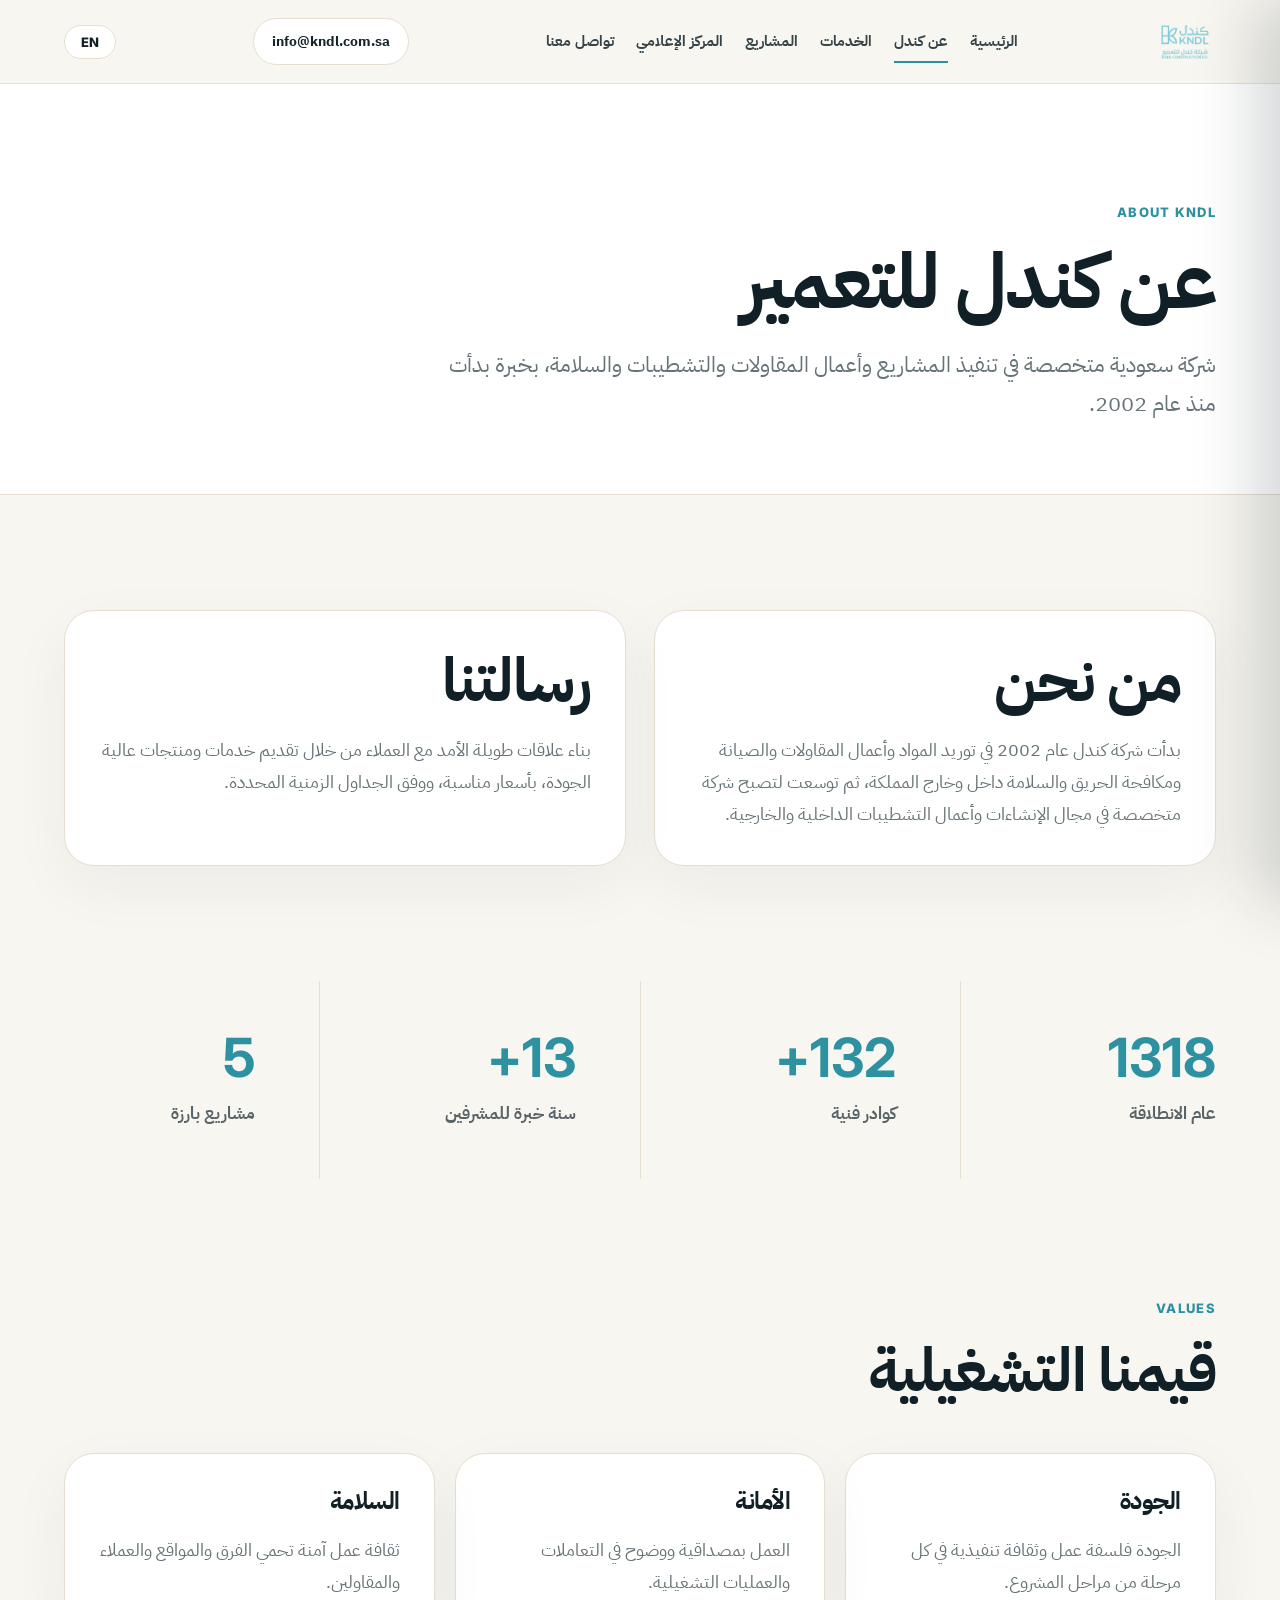
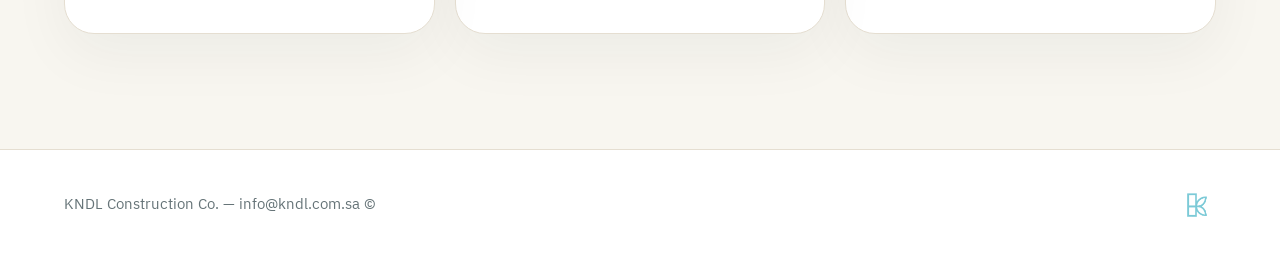
==== commit 53d2f393: "Add bilingual AR/EN support and remove placeholder texts" ====
--- a/about.html
+++ b/about.html
@@ -1,5 +1,5 @@
 <!DOCTYPE html>
-<html lang="ar" dir="rtl">
+<html lang="ar" dir="rtl" class="lang-ar">
 <head>
   <meta charset="UTF-8">
   <meta name="viewport" content="width=device-width, initial-scale=1.0">
@@ -13,26 +13,27 @@
   <header class="site-header">
     <a class="logo" href="index.html"><img src="KNDL_Website_Prototype/kndl_website_prototype/assets/kndl-logo.png" alt="KNDL"></a>
     <nav class="nav">
-      <a href="index.html">الرئيسية</a>
-      <a class="active" href="about.html">عن كندل</a>
-      <a href="services.html">الخدمات</a>
-      <a href="projects.html">المشاريع</a>
-      <a href="media.html">المركز الإعلامي</a>
-      <a href="contact.html">تواصل معنا</a>
+      <a href="index.html"><span data-lang="ar">الرئيسية</span><span data-lang="en">Home</span></a>
+      <a class="active" href="about.html"><span data-lang="ar">عن كندل</span><span data-lang="en">About</span></a>
+      <a href="services.html"><span data-lang="ar">الخدمات</span><span data-lang="en">Services</span></a>
+      <a href="projects.html"><span data-lang="ar">المشاريع</span><span data-lang="en">Projects</span></a>
+      <a href="media.html"><span data-lang="ar">المركز الإعلامي</span><span data-lang="en">Media Center</span></a>
+      <a href="contact.html"><span data-lang="ar">تواصل معنا</span><span data-lang="en">Contact</span></a>
     </nav>
     <a class="header-cta" href="mailto:info@kndl.com.sa">info@kndl.com.sa</a>
+    <button class="lang-toggle" id="langToggle">EN</button>
     <button class="hamburger" aria-label="القائمة" aria-expanded="false">
       <span></span><span></span><span></span>
     </button>
   </header>
   <div class="mobile-overlay"></div>
   <nav class="mobile-nav">
-    <a href="index.html">الرئيسية</a>
-    <a href="about.html" class="active">عن كندل</a>
-    <a href="services.html">الخدمات</a>
-    <a href="projects.html">المشاريع</a>
-    <a href="media.html">المركز الإعلامي</a>
-    <a href="contact.html">تواصل معنا</a>
+    <a href="index.html"><span data-lang="ar">الرئيسية</span><span data-lang="en">Home</span></a>
+    <a href="about.html" class="active"><span data-lang="ar">عن كندل</span><span data-lang="en">About</span></a>
+    <a href="services.html"><span data-lang="ar">الخدمات</span><span data-lang="en">Services</span></a>
+    <a href="projects.html"><span data-lang="ar">المشاريع</span><span data-lang="en">Projects</span></a>
+    <a href="media.html"><span data-lang="ar">المركز الإعلامي</span><span data-lang="en">Media Center</span></a>
+    <a href="contact.html"><span data-lang="ar">تواصل معنا</span><span data-lang="en">Contact</span></a>
     <div class="mobile-nav-cta"><a href="mailto:info@kndl.com.sa">info@kndl.com.sa</a></div>
   </nav>
 
@@ -40,46 +41,46 @@
     <section class="page-hero reveal">
       <div>
         <span class="eyebrow">ABOUT KNDL</span>
-        <h1>عن كندل للتعمير</h1>
-        <p>شركة سعودية متخصصة في تنفيذ المشاريع وأعمال المقاولات والتشطيبات والسلامة، بخبرة بدأت منذ عام 2002.</p>
+        <h1><span data-lang="ar">عن كندل للتعمير</span><span data-lang="en">About KNDL Construction</span></h1>
+        <p><span data-lang="ar">شركة سعودية متخصصة في تنفيذ المشاريع وأعمال المقاولات والتشطيبات والسلامة، بخبرة بدأت منذ عام 2002.</span><span data-lang="en">A Saudi company specializing in project execution, contracting, fit-out, and safety works, with experience dating back to 2002.</span></p>
       </div>
     </section>
 
     <section class="section grid-2 reveal">
       <div class="content-card">
-        <h2>من نحن</h2>
-        <p>بدأت شركة كندل عام 2002 في توريد المواد وأعمال المقاولات والصيانة ومكافحة الحريق والسلامة داخل وخارج المملكة، ثم توسعت لتصبح شركة متخصصة في مجال الإنشاءات وأعمال التشطيبات الداخلية والخارجية.</p>
+        <h2><span data-lang="ar">من نحن</span><span data-lang="en">Who We Are</span></h2>
+        <p><span data-lang="ar">بدأت شركة كندل عام 2002 في توريد المواد وأعمال المقاولات والصيانة ومكافحة الحريق والسلامة داخل وخارج المملكة، ثم توسعت لتصبح شركة متخصصة في مجال الإنشاءات وأعمال التشطيبات الداخلية والخارجية.</span><span data-lang="en">KNDL started in 2002 supplying materials, contracting, maintenance, fire protection, and safety works inside and outside the Kingdom, then expanded to become a specialist in construction and interior/exterior fit-out works.</span></p>
       </div>
       <div class="content-card">
-        <h2>رسالتنا</h2>
-        <p>بناء علاقات طويلة الأمد مع العملاء من خلال تقديم خدمات ومنتجات عالية الجودة، بأسعار مناسبة، ووفق الجداول الزمنية المحددة.</p>
+        <h2><span data-lang="ar">رسالتنا</span><span data-lang="en">Our Mission</span></h2>
+        <p><span data-lang="ar">بناء علاقات طويلة الأمد مع العملاء من خلال تقديم خدمات ومنتجات عالية الجودة، بأسعار مناسبة، ووفق الجداول الزمنية المحددة.</span><span data-lang="en">Building long-term client relationships by delivering high-quality services and products at competitive prices and on agreed timelines.</span></p>
       </div>
     </section>
 
     <section class="metrics reveal">
-      <div><strong data-count="2002">2002</strong><small>عام الانطلاقة</small></div>
-      <div><strong data-count="200+">200+</strong><small>كوادر فنية</small></div>
-      <div><strong data-count="20+">20+</strong><small>سنة خبرة للمشرفين</small></div>
-      <div><strong data-count="7">7</strong><small>مشاريع بارزة</small></div>
+      <div><strong data-count="2002">2002</strong><small><span data-lang="ar">عام الانطلاقة</span><span data-lang="en">Founded</span></small></div>
+      <div><strong data-count="200+">200+</strong><small><span data-lang="ar">كوادر فنية</span><span data-lang="en">Technical Staff</span></small></div>
+      <div><strong data-count="20+">20+</strong><small><span data-lang="ar">سنة خبرة للمشرفين</span><span data-lang="en">Years of Supervisory Experience</span></small></div>
+      <div><strong data-count="7">7</strong><small><span data-lang="ar">مشاريع بارزة</span><span data-lang="en">Notable Projects</span></small></div>
     </section>
 
     <section class="section reveal">
       <div class="section-head">
         <span class="eyebrow">VALUES</span>
-        <h2>قيمنا التشغيلية</h2>
+        <h2><span data-lang="ar">قيمنا التشغيلية</span><span data-lang="en">Our Values</span></h2>
       </div>
       <div class="feature-grid">
         <article>
-          <h3>الجودة</h3>
-          <p>الجودة فلسفة عمل وثقافة تنفيذية في كل مرحلة من مراحل المشروع.</p>
+          <h3><span data-lang="ar">الجودة</span><span data-lang="en">Quality</span></h3>
+          <p><span data-lang="ar">الجودة فلسفة عمل وثقافة تنفيذية في كل مرحلة من مراحل المشروع.</span><span data-lang="en">Quality is a work philosophy and execution culture at every stage of the project.</span></p>
         </article>
         <article>
-          <h3>الأمانة</h3>
-          <p>العمل بمصداقية ووضوح في التعاملات والعمليات التشغيلية.</p>
+          <h3><span data-lang="ar">الأمانة</span><span data-lang="en">Integrity</span></h3>
+          <p><span data-lang="ar">العمل بمصداقية ووضوح في التعاملات والعمليات التشغيلية.</span><span data-lang="en">Operating with credibility and transparency in all dealings and operational processes.</span></p>
         </article>
         <article>
-          <h3>السلامة</h3>
-          <p>ثقافة عمل آمنة تحمي الفرق والمواقع والعملاء والمقاولين.</p>
+          <h3><span data-lang="ar">السلامة</span><span data-lang="en">Safety</span></h3>
+          <p><span data-lang="ar">ثقافة عمل آمنة تحمي الفرق والمواقع والعملاء والمقاولين.</span><span data-lang="en">A safe work culture that protects teams, sites, clients, and contractors.</span></p>
         </article>
       </div>
     </section>
--- a/styles.css
+++ b/styles.css
@@ -1,4 +1,4 @@
-:root{--bg:#f8f6f0;--paper:#fff;--text:#14252b;--muted:#667478;--line:#e5ded1;--blue:#78c7d5;--blue-dark:#2e91a1;--brown:#7b3218;--charcoal:#102026;--sand:#d9c8ad}*{box-sizing:border-box}html{scroll-behavior:smooth}body{margin:0;background:var(--bg);color:var(--text);font-family:'IBM Plex Sans Arabic','Inter',sans-serif;line-height:1.8}a{text-decoration:none;color:inherit}img{max-width:100%;display:block}.site-header{position:fixed;top:0;left:0;right:0;z-index:99;height:84px;padding:0 5vw;display:flex;align-items:center;justify-content:space-between;gap:24px;background:rgba(248,246,240,.94);backdrop-filter:blur(18px);border-bottom:1px solid rgba(229,222,209,.8)}.logo img{height:48px;width:auto}.nav{display:flex;gap:22px;font-size:15px;font-weight:700;color:#354449}.nav a{padding:28px 0;position:relative}.nav a:after{content:"";position:absolute;right:0;bottom:20px;width:0;height:2px;background:var(--blue-dark);transition:.25s}.nav a:hover:after,.nav a.active:after{width:100%}.header-cta{padding:10px 18px;border:1px solid var(--line);border-radius:999px;background:#fff;font-size:14px;font-weight:800}.video-hero{height:100vh;min-height:760px;position:relative;overflow:hidden;display:flex;align-items:flex-end}.video-hero video{position:absolute;inset:0;width:100%;height:100%;object-fit:cover}.video-overlay{position:absolute;inset:0;background:linear-gradient(90deg,rgba(16,32,38,.25),rgba(16,32,38,.85)),linear-gradient(0deg,rgba(16,32,38,.75),rgba(16,32,38,.08) 55%)}.hero-panel{position:relative;z-index:2;width:min(940px,90vw);margin:0 5vw 12vh auto;color:#fff}.hero-badges{position:absolute;left:5vw;bottom:6vh;z-index:3;display:flex;gap:10px;flex-wrap:wrap}.hero-badges span{padding:9px 16px;border-radius:999px;background:rgba(255,255,255,.14);border:1px solid rgba(255,255,255,.25);color:#fff;font-size:13px;font-weight:800;backdrop-filter:blur(8px)}.eyebrow{display:inline-block;font-family:'Inter',sans-serif;font-size:13px;letter-spacing:.1em;text-transform:uppercase;font-weight:800;color:var(--blue-dark);margin-bottom:14px}.eyebrow.light{color:var(--blue)}h1,h2,h3{margin:0 0 18px;line-height:1.15;letter-spacing:-.02em}h1{font-size:clamp(48px,7.5vw,102px);max-width:920px;color:#fff}h2{font-size:clamp(30px,4.8vw,64px);color:var(--charcoal)}h3{font-size:24px;color:var(--charcoal)}p{font-size:18px;color:var(--muted);margin:0}.hero-panel p{font-size:23px;max-width:790px;color:rgba(255,255,255,.88)}.actions{display:flex;gap:14px;margin-top:34px;flex-wrap:wrap}.btn{display:inline-flex;align-items:center;justify-content:center;padding:14px 25px;border-radius:999px;font-weight:800;border:1px solid transparent;transition:.25s}.primary{background:var(--blue);color:#062027}.primary:hover{background:var(--blue-dark);color:#fff;transform:translateY(-2px)}.ghost{background:rgba(255,255,255,.13);border-color:rgba(255,255,255,.35);color:#fff}.ghost:hover{background:#fff;color:var(--charcoal)}.section{padding:115px 5vw}.editorial{display:grid;grid-template-columns:1fr 1.05fr;gap:80px;background:#fff}.editorial-title h2{max-width:720px}.editorial-text p{font-size:25px;color:#39464a}.metrics{display:grid;grid-template-columns:repeat(4,1fr);gap:1px;background:var(--line)}.metrics div{background:#f8f6f0;padding:50px 5vw 50px 34px}.metrics strong{font-family:'Inter',sans-serif;display:block;font-size:54px;line-height:1;color:var(--brown);margin-bottom:14px}.metrics small{font-size:17px;color:#596468;font-weight:800}.section-head{max-width:880px;margin-bottom:48px}.section-head.center{text-align:center;margin-inline:auto}.section-head.center p{margin:auto}.section-head p{max-width:760px}.icon-grid{display:grid;grid-template-columns:repeat(3,1fr);gap:22px}.icon-grid article{background:#fff;border:1px solid var(--line);border-radius:34px;padding:34px;min-height:285px;box-shadow:0 20px 60px rgba(16,32,38,.06);transition:.25s}.icon-grid article:hover{transform:translateY(-6px);box-shadow:0 28px 90px rgba(16,32,38,.11)}.icon{width:66px;height:66px;border-radius:22px;background:#eef8fa;display:flex;align-items:center;justify-content:center;margin-bottom:28px;border:1px solid rgba(120,199,213,.35)}.icon svg{width:34px;height:34px;stroke:var(--blue-dark);stroke-width:1.8;fill:none;stroke-linecap:round;stroke-linejoin:round}.icon-grid article:hover .icon{background:var(--blue);border-color:var(--blue)}.icon-grid article:hover .icon svg{stroke:#fff}.showcase{padding:115px 5vw;background:#fff;display:grid;grid-template-columns:.75fr 1.25fr;gap:48px;align-items:start}.showcase-copy{position:sticky;top:120px}.showcase-copy p{margin-bottom:28px}.showcase-grid{display:grid;gap:22px}.wide-card{position:relative;min-height:520px;border-radius:38px;overflow:hidden;background:#ddd;display:flex;align-items:flex-end;box-shadow:0 24px 70px rgba(16,32,38,.13)}.wide-card img{position:absolute;inset:0;width:100%;height:100%;object-fit:cover;transition:.55s}.wide-card:after{content:"";position:absolute;inset:0;background:linear-gradient(0deg,rgba(16,32,38,.76),transparent 65%)}.wide-card div{position:relative;z-index:2;color:#fff;padding:34px}.wide-card span{display:block;color:var(--blue);font-weight:900;text-transform:uppercase;letter-spacing:.08em;font-size:12px}.wide-card h3{font-size:42px;color:#fff}.wide-card:hover img{transform:scale(1.06)}.text-link{color:var(--blue-dark);font-weight:900;border-bottom:1px solid currentColor}.check-grid{display:grid;grid-template-columns:repeat(4,1fr);gap:18px}.check-grid div{background:#fff;border:1px solid var(--line);border-radius:28px;padding:26px;min-height:180px}.check-grid span{width:38px;height:38px;border-radius:50%;background:var(--blue);display:flex;align-items:center;justify-content:center;font-weight:900;margin-bottom:20px;color:#062027}.cta{text-align:center;background:linear-gradient(135deg,#102026,#29444a);color:#fff}.cta h2{color:#fff}.cta p{color:rgba(255,255,255,.78);max-width:680px;margin:0 auto 28px}.site-footer{padding:34px 5vw;display:flex;align-items:center;justify-content:space-between;background:#fff;border-top:1px solid var(--line)}.site-footer img{height:42px}.site-footer p{font-size:15px}.page-hero{min-height:55vh;background:#fff;display:flex;align-items:flex-end;padding:150px 5vw 70px;border-bottom:1px solid var(--line)}.page-hero h1{color:var(--charcoal);font-size:clamp(44px,6vw,82px)}.page-hero p{max-width:790px;font-size:22px}.grid-2{display:grid;grid-template-columns:1fr 1fr;gap:28px}.feature-grid{display:grid;grid-template-columns:repeat(3,1fr);gap:20px}.feature-grid article,.content-card,.contact-box{background:#fff;border:1px solid var(--line);border-radius:30px;padding:34px;box-shadow:0 20px 60px rgba(16,32,38,.05)}.service-list{display:grid;grid-template-columns:repeat(3,1fr);gap:14px}.service-list a,.service-box{background:#fff;border:1px solid var(--line);padding:26px;border-radius:24px;font-size:22px;font-weight:800;color:var(--charcoal)}.project-list{display:grid;grid-template-columns:repeat(2,1fr);gap:24px}.project-card{position:relative;min-height:430px;border-radius:34px;overflow:hidden;background:#ddd;display:flex;align-items:flex-end;box-shadow:0 24px 70px rgba(16,32,38,.14)}.project-card img{position:absolute;inset:0;width:100%;height:100%;object-fit:cover}.project-card:after{content:"";position:absolute;inset:0;background:linear-gradient(0deg,rgba(16,32,38,.82),transparent 64%)}.project-card div{position:relative;z-index:2;padding:30px}.project-card span{display:block;color:var(--blue);font-weight:800;text-transform:uppercase;letter-spacing:.08em;font-size:12px}.project-card h3{color:#fff;font-size:30px}.project-card p{color:rgba(255,255,255,.86)}.form{display:grid;gap:14px}.form input,.form textarea{width:100%;padding:16px 18px;border:1px solid var(--line);border-radius:18px;background:#fff;font:inherit}.form textarea{min-height:150px}.contact-box a{color:var(--blue-dark);font-weight:800}.project-hero{padding:160px 5vw 70px;background:#f0eee8;min-height:60vh;display:flex;align-items:flex-end}.project-hero h1{color:var(--charcoal);font-size:clamp(52px,7vw,96px)}.project-hero p{max-width:760px;font-size:22px}.magazine-projects{padding:70px 5vw 115px;background:#e9e6df;display:grid;gap:42px}.mag-card{background:#fff;min-height:430px;box-shadow:0 22px 60px rgba(16,32,38,.16);display:grid;overflow:hidden}.mag-card.horizontal{grid-template-columns:.85fr 1.15fr}.mag-card.split{grid-template-columns:1.1fr .9fr}.mag-card.reverse{grid-template-columns:.9fr 1.1fr}.mag-text{padding:58px;position:relative;display:flex;flex-direction:column;justify-content:center}.mag-no{position:absolute;top:28px;left:34px;font-family:'Inter',sans-serif;font-size:52px;font-weight:900;color:#111;line-height:1;writing-mode:vertical-rl}.mag-text h2{font-size:clamp(34px,4.5vw,64px)}.mag-text p{max-width:560px}.mag-image{min-height:430px}.mag-image img{width:100%;height:100%;object-fit:cover;filter:saturate(.85)}.mag-grid{display:grid;grid-template-columns:repeat(2,1fr);gap:42px}.mini-mag{background:#fff;box-shadow:0 22px 60px rgba(16,32,38,.14);padding:28px;min-height:440px;position:relative}.mini-mag img{height:230px;width:100%;object-fit:cover;margin-bottom:26px;filter:saturate(.85)}.mini-mag span{position:absolute;top:242px;left:32px;font-family:'Inter',sans-serif;font-size:46px;font-weight:900;color:#111}.mini-mag h3{font-size:28px;margin-top:20px}.mini-mag p{max-width:460px}/* Project tags */
+:root{--bg:#f8f6f0;--paper:#fff;--text:#14252b;--muted:#667478;--line:#e5ded1;--blue:#78c7d5;--blue-dark:#2e91a1;--brown:#7b3218;--charcoal:#102026;--sand:#d9c8ad}*{box-sizing:border-box}html{scroll-behavior:smooth}body{margin:0;background:var(--bg);color:var(--text);font-family:'IBM Plex Sans Arabic','Inter',sans-serif;line-height:1.8}a{text-decoration:none;color:inherit}img{max-width:100%;display:block}.site-header{position:fixed;top:0;left:0;right:0;z-index:99;height:84px;padding:0 5vw;display:flex;align-items:center;justify-content:space-between;gap:24px;background:rgba(248,246,240,.94);backdrop-filter:blur(18px);border-bottom:1px solid rgba(229,222,209,.8)}.logo img{height:48px;width:auto}.nav{display:flex;gap:22px;font-size:15px;font-weight:700;color:#354449}.nav a{padding:28px 0;position:relative}.nav a:after{content:"";position:absolute;right:0;bottom:20px;width:0;height:2px;background:var(--blue-dark);transition:.25s}.nav a:hover:after,.nav a.active:after{width:100%}.header-cta{padding:10px 18px;border:1px solid var(--line);border-radius:999px;background:#fff;font-size:14px;font-weight:800}.video-hero{height:100vh;min-height:760px;position:relative;overflow:hidden;display:flex;align-items:flex-end}.hero-bg{position:absolute;inset:0;background-image:url('https://images.unsplash.com/photo-1518005020951-eccb494ad742?q=80&w=1800&auto=format&fit=crop');background-size:cover;background-position:center}.video-overlay{position:absolute;inset:0;background:linear-gradient(90deg,rgba(16,32,38,.25),rgba(16,32,38,.85)),linear-gradient(0deg,rgba(16,32,38,.75),rgba(16,32,38,.08) 55%)}.hero-panel{position:relative;z-index:2;width:min(940px,90vw);margin:0 5vw 12vh auto;color:#fff}.hero-badges{position:absolute;left:5vw;bottom:6vh;z-index:3;display:flex;gap:10px;flex-wrap:wrap}.hero-badges span{padding:9px 16px;border-radius:999px;background:rgba(255,255,255,.14);border:1px solid rgba(255,255,255,.25);color:#fff;font-size:13px;font-weight:800;backdrop-filter:blur(8px)}.eyebrow{display:inline-block;font-family:'Inter',sans-serif;font-size:13px;letter-spacing:.1em;text-transform:uppercase;font-weight:800;color:var(--blue-dark);margin-bottom:14px}.eyebrow.light{color:var(--blue)}h1,h2,h3{margin:0 0 18px;line-height:1.15;letter-spacing:-.02em}h1{font-size:clamp(48px,7.5vw,102px);max-width:920px;color:#fff}h2{font-size:clamp(30px,4.8vw,64px);color:var(--charcoal)}h3{font-size:24px;color:var(--charcoal)}p{font-size:18px;color:var(--muted);margin:0}.hero-panel p{font-size:23px;max-width:790px;color:rgba(255,255,255,.88)}.actions{display:flex;gap:14px;margin-top:34px;flex-wrap:wrap}.btn{display:inline-flex;align-items:center;justify-content:center;padding:14px 25px;border-radius:999px;font-weight:800;border:1px solid transparent;transition:.25s}.primary{background:var(--blue);color:#062027}.primary:hover{background:var(--blue-dark);color:#fff;transform:translateY(-2px)}.ghost{background:rgba(255,255,255,.13);border-color:rgba(255,255,255,.35);color:#fff}.ghost:hover{background:#fff;color:var(--charcoal)}.section{padding:115px 5vw}.editorial{display:grid;grid-template-columns:1fr 1.05fr;gap:80px;background:#fff}.editorial-title h2{max-width:720px}.editorial-text p{font-size:25px;color:#39464a}.metrics{display:grid;grid-template-columns:repeat(4,1fr);gap:1px;background:var(--line)}.metrics div{background:#f8f6f0;padding:50px 5vw 50px 34px}.metrics strong{font-family:'Inter',sans-serif;display:block;font-size:54px;line-height:1;color:var(--blue-dark);margin-bottom:14px}.metrics small{font-size:17px;color:#596468;font-weight:800}.section-head{max-width:880px;margin-bottom:48px}.section-head.center{text-align:center;margin-inline:auto}.section-head.center p{margin:auto}.section-head p{max-width:760px}.icon-grid{display:grid;grid-template-columns:repeat(3,1fr);gap:22px}.icon-grid article{background:#fff;border:1px solid var(--line);border-radius:34px;padding:34px;min-height:285px;box-shadow:0 20px 60px rgba(16,32,38,.06);transition:.25s}.icon-grid article:hover{transform:translateY(-6px);box-shadow:0 28px 90px rgba(16,32,38,.11)}.icon{width:66px;height:66px;border-radius:22px;background:#eef8fa;display:flex;align-items:center;justify-content:center;margin-bottom:28px;border:1px solid rgba(120,199,213,.35)}.icon svg{width:34px;height:34px;stroke:var(--blue-dark);stroke-width:1.8;fill:none;stroke-linecap:round;stroke-linejoin:round}.icon-grid article:hover .icon{background:var(--blue);border-color:var(--blue)}.icon-grid article:hover .icon svg{stroke:#fff}.showcase{padding:115px 5vw;background:#fff;display:grid;grid-template-columns:.75fr 1.25fr;gap:48px;align-items:start}.showcase-copy{position:sticky;top:120px}.showcase-copy p{margin-bottom:28px}.showcase-grid{display:grid;gap:22px}.wide-card{position:relative;min-height:520px;border-radius:38px;overflow:hidden;background:#ddd;display:flex;align-items:flex-end;box-shadow:0 24px 70px rgba(16,32,38,.13)}.wide-card img{position:absolute;inset:0;width:100%;height:100%;object-fit:cover;transition:.55s}.wide-card:after{content:"";position:absolute;inset:0;background:linear-gradient(0deg,rgba(16,32,38,.76),transparent 65%)}.wide-card div{position:relative;z-index:2;color:#fff;padding:34px}.wide-card span{display:block;color:var(--blue);font-weight:900;text-transform:uppercase;letter-spacing:.08em;font-size:12px}.wide-card h3{font-size:42px;color:#fff}.wide-card:hover img{transform:scale(1.06)}.text-link{color:var(--blue-dark);font-weight:900;border-bottom:1px solid currentColor}.check-grid{display:grid;grid-template-columns:repeat(4,1fr);gap:18px}.check-grid div{background:#fff;border:1px solid var(--line);border-radius:28px;padding:26px;min-height:180px}.check-grid span{width:38px;height:38px;border-radius:50%;background:var(--blue);display:flex;align-items:center;justify-content:center;font-weight:900;margin-bottom:20px;color:#062027}.cta{text-align:center;background:linear-gradient(135deg,#102026,#29444a);color:#fff}.cta h2{color:#fff}.cta p{color:rgba(255,255,255,.78);max-width:680px;margin:0 auto 28px}.site-footer{padding:34px 5vw;display:flex;align-items:center;justify-content:space-between;background:#fff;border-top:1px solid var(--line)}.site-footer img{height:42px}.site-footer p{font-size:15px}.page-hero{min-height:55vh;background:#fff;display:flex;align-items:flex-end;padding:150px 5vw 70px;border-bottom:1px solid var(--line)}.page-hero h1{color:var(--charcoal);font-size:clamp(44px,6vw,82px)}.page-hero p{max-width:790px;font-size:22px}.grid-2{display:grid;grid-template-columns:1fr 1fr;gap:28px}.feature-grid{display:grid;grid-template-columns:repeat(3,1fr);gap:20px}.feature-grid article,.content-card,.contact-box{background:#fff;border:1px solid var(--line);border-radius:30px;padding:34px;box-shadow:0 20px 60px rgba(16,32,38,.05)}.service-list{display:grid;grid-template-columns:repeat(3,1fr);gap:14px}.service-list a,.service-box{background:#fff;border:1px solid var(--line);padding:26px;border-radius:24px;font-size:22px;font-weight:800;color:var(--charcoal)}.project-list{display:grid;grid-template-columns:repeat(2,1fr);gap:24px}.project-card{position:relative;min-height:430px;border-radius:34px;overflow:hidden;background:#ddd;display:flex;align-items:flex-end;box-shadow:0 24px 70px rgba(16,32,38,.14)}.project-card img{position:absolute;inset:0;width:100%;height:100%;object-fit:cover}.project-card:after{content:"";position:absolute;inset:0;background:linear-gradient(0deg,rgba(16,32,38,.82),transparent 64%)}.project-card div{position:relative;z-index:2;padding:30px}.project-card span{display:block;color:var(--blue);font-weight:800;text-transform:uppercase;letter-spacing:.08em;font-size:12px}.project-card h3{color:#fff;font-size:30px}.project-card p{color:rgba(255,255,255,.86)}.form{display:grid;gap:14px}.form input,.form textarea{width:100%;padding:16px 18px;border:1px solid var(--line);border-radius:18px;background:#fff;font:inherit}.form textarea{min-height:150px}.contact-box a{color:var(--blue-dark);font-weight:800}.project-hero{padding:160px 5vw 70px;background:#f0eee8;min-height:60vh;display:flex;align-items:flex-end}.project-hero h1{color:var(--charcoal);font-size:clamp(52px,7vw,96px)}.project-hero p{max-width:760px;font-size:22px}.magazine-projects{padding:70px 5vw 115px;background:#e9e6df;display:grid;gap:42px}.mag-card{background:#fff;min-height:430px;box-shadow:0 22px 60px rgba(16,32,38,.16);display:grid;overflow:hidden}.mag-card.horizontal{grid-template-columns:.85fr 1.15fr}.mag-card.split{grid-template-columns:1.1fr .9fr}.mag-card.reverse{grid-template-columns:.9fr 1.1fr}.mag-text{padding:58px;position:relative;display:flex;flex-direction:column;justify-content:center}.mag-no{position:absolute;top:28px;left:34px;font-family:'Inter',sans-serif;font-size:52px;font-weight:900;color:#111;line-height:1;writing-mode:vertical-rl}.mag-text h2{font-size:clamp(34px,4.5vw,64px)}.mag-text p{max-width:560px}.mag-image{min-height:430px}.mag-image img{width:100%;height:100%;object-fit:cover;filter:saturate(.85)}.mag-grid{display:grid;grid-template-columns:repeat(2,1fr);gap:42px}.mini-mag{background:#fff;box-shadow:0 22px 60px rgba(16,32,38,.14);padding:28px;min-height:440px;position:relative}.mini-mag img{height:230px;width:100%;object-fit:cover;margin-bottom:26px;filter:saturate(.85)}.mini-mag>span{position:absolute;top:242px;left:32px;font-family:'Inter',sans-serif;font-size:46px;font-weight:900;color:#111}.mini-mag h3{font-size:28px;margin-top:20px}.mini-mag p{max-width:460px}/* Project tags */
 .project-tags{display:flex;flex-wrap:wrap;gap:8px;margin-top:20px}
 .proj-tag{padding:6px 14px;border-radius:999px;background:#eef8fa;border:1px solid rgba(120,199,213,.4);font-size:13px;font-weight:700;color:var(--blue-dark)}
 .mag-card .project-tags .proj-tag{background:rgba(255,255,255,.12);border-color:rgba(255,255,255,.25);color:rgba(255,255,255,.9)}
@@ -36,4 +36,11 @@
 /* Smooth header shadow on scroll */
 .site-header.scrolled{box-shadow:0 4px 24px rgba(16,32,38,.1)}
 
-@media(max-width:980px){.nav{display:none}.header-cta{display:none}.hamburger{display:flex}.editorial,.icon-grid,.showcase,.check-grid,.metrics,.grid-2,.feature-grid,.service-list,.project-list,.mag-card.horizontal,.mag-card.split,.mag-card.reverse,.mag-grid{grid-template-columns:1fr}.showcase-copy{position:static}.section,.showcase{padding:78px 6vw}.site-footer{flex-direction:column;gap:14px;text-align:center}.wide-card{min-height:420px}.hero-badges{right:5vw;left:auto}.mag-text{padding:42px}.mag-no{position:static;writing-mode:horizontal-tb;margin-bottom:20px}.mini-mag span{position:static;display:block;margin-top:-10px}}@media(max-width:640px){.site-header{height:74px}.logo img{height:40px}h1{font-size:44px}.hero-panel p,.editorial-text p{font-size:19px}.metrics div{padding:34px 24px}.video-hero{min-height:700px}.wide-card h3{font-size:30px}.project-hero{padding-top:130px}.magazine-projects{padding:45px 4vw}.mag-card,.mini-mag{box-shadow:0 14px 34px rgba(16,32,38,.12)}}+@media(max-width:980px){.nav{display:none}.header-cta{display:none}.hamburger{display:flex}.editorial,.icon-grid,.showcase,.check-grid,.metrics,.grid-2,.feature-grid,.service-list,.project-list,.mag-card.horizontal,.mag-card.split,.mag-card.reverse,.mag-grid{grid-template-columns:1fr}.showcase-copy{position:static}.section,.showcase{padding:78px 6vw}.site-footer{flex-direction:column;gap:14px;text-align:center}.wide-card{min-height:420px}.hero-badges{right:5vw;left:auto}.mag-text{padding:42px}.mag-no{position:static;writing-mode:horizontal-tb;margin-bottom:20px}.mini-mag>span{position:static;display:block;margin-top:-10px}}/* Bilingual AR/EN support */
+.lang-en [data-lang="ar"]{display:none}
+.lang-ar [data-lang="en"]{display:none}
+.lang-toggle{padding:8px 16px;border:1px solid var(--line);border-radius:999px;background:#fff;font-size:13px;font-weight:800;cursor:pointer;font-family:'Inter',sans-serif;color:var(--charcoal);transition:.2s}
+.lang-toggle:hover{border-color:var(--blue-dark);color:var(--blue-dark)}
+html.lang-en body{font-family:'Inter','IBM Plex Sans Arabic',sans-serif}
+
+@media(max-width:640px){.proj-tag{font-size:12px;padding:5px 11px}.mini-mag h3{font-size:20px}.mini-mag>span{font-size:34px}.site-header{height:74px}.logo img{height:40px}h1{font-size:44px}.hero-panel p,.editorial-text p{font-size:19px}.metrics div{padding:34px 24px}.video-hero{min-height:700px}.wide-card h3{font-size:30px}.project-hero{padding-top:130px}.magazine-projects{padding:45px 4vw}.mag-card,.mini-mag{box-shadow:0 14px 34px rgba(16,32,38,.12)}}
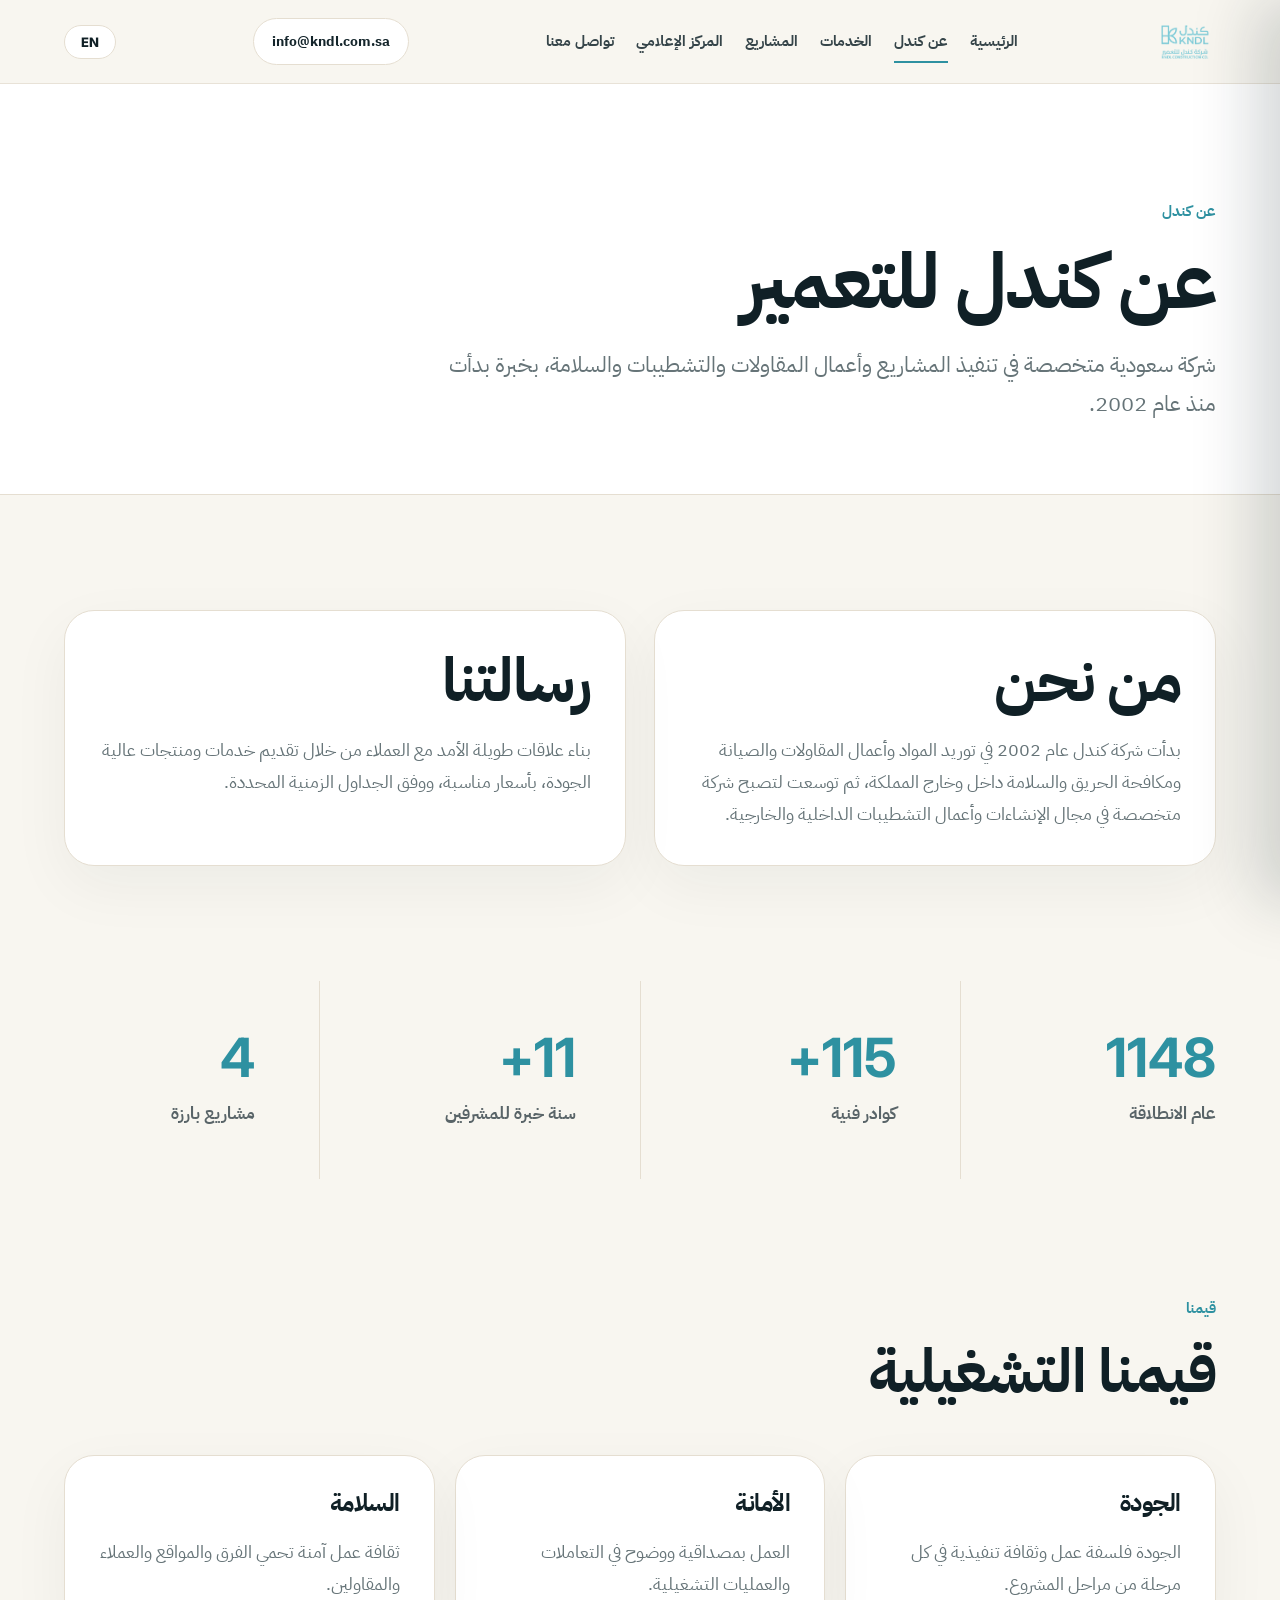
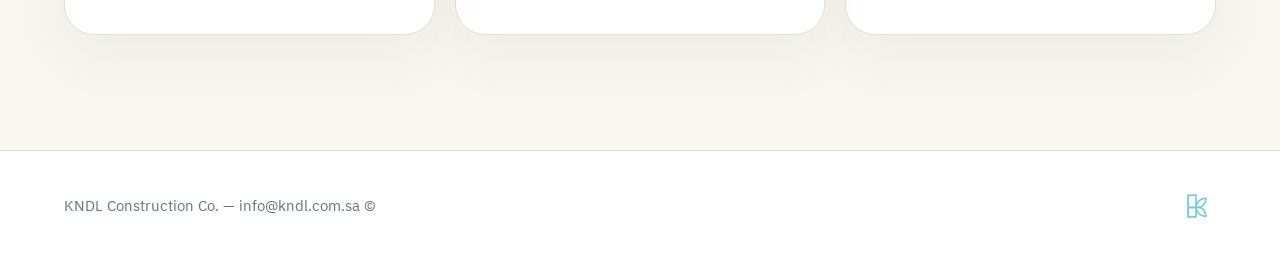
==== commit 81cb48d7: "Translate remaining English eyebrows and labels to Arabic" ====
--- a/about.html
+++ b/about.html
@@ -40,7 +40,7 @@
   <main>
     <section class="page-hero reveal">
       <div>
-        <span class="eyebrow">ABOUT KNDL</span>
+        <span class="eyebrow"><span data-lang="ar">عن كندل</span><span data-lang="en">ABOUT KNDL</span></span>
         <h1><span data-lang="ar">عن كندل للتعمير</span><span data-lang="en">About KNDL Construction</span></h1>
         <p><span data-lang="ar">شركة سعودية متخصصة في تنفيذ المشاريع وأعمال المقاولات والتشطيبات والسلامة، بخبرة بدأت منذ عام 2002.</span><span data-lang="en">A Saudi company specializing in project execution, contracting, fit-out, and safety works, with experience dating back to 2002.</span></p>
       </div>
@@ -66,7 +66,7 @@
 
     <section class="section reveal">
       <div class="section-head">
-        <span class="eyebrow">VALUES</span>
+        <span class="eyebrow"><span data-lang="ar">قيمنا</span><span data-lang="en">VALUES</span></span>
         <h2><span data-lang="ar">قيمنا التشغيلية</span><span data-lang="en">Our Values</span></h2>
       </div>
       <div class="feature-grid">
--- a/styles.css
+++ b/styles.css
@@ -1,4 +1,4 @@
-:root{--bg:#f8f6f0;--paper:#fff;--text:#14252b;--muted:#667478;--line:#e5ded1;--blue:#78c7d5;--blue-dark:#2e91a1;--brown:#7b3218;--charcoal:#102026;--sand:#d9c8ad}*{box-sizing:border-box}html{scroll-behavior:smooth}body{margin:0;background:var(--bg);color:var(--text);font-family:'IBM Plex Sans Arabic','Inter',sans-serif;line-height:1.8}a{text-decoration:none;color:inherit}img{max-width:100%;display:block}.site-header{position:fixed;top:0;left:0;right:0;z-index:99;height:84px;padding:0 5vw;display:flex;align-items:center;justify-content:space-between;gap:24px;background:rgba(248,246,240,.94);backdrop-filter:blur(18px);border-bottom:1px solid rgba(229,222,209,.8)}.logo img{height:48px;width:auto}.nav{display:flex;gap:22px;font-size:15px;font-weight:700;color:#354449}.nav a{padding:28px 0;position:relative}.nav a:after{content:"";position:absolute;right:0;bottom:20px;width:0;height:2px;background:var(--blue-dark);transition:.25s}.nav a:hover:after,.nav a.active:after{width:100%}.header-cta{padding:10px 18px;border:1px solid var(--line);border-radius:999px;background:#fff;font-size:14px;font-weight:800}.video-hero{height:100vh;min-height:760px;position:relative;overflow:hidden;display:flex;align-items:flex-end}.hero-bg{position:absolute;inset:0;background-image:url('https://images.unsplash.com/photo-1518005020951-eccb494ad742?q=80&w=1800&auto=format&fit=crop');background-size:cover;background-position:center}.video-overlay{position:absolute;inset:0;background:linear-gradient(90deg,rgba(16,32,38,.25),rgba(16,32,38,.85)),linear-gradient(0deg,rgba(16,32,38,.75),rgba(16,32,38,.08) 55%)}.hero-panel{position:relative;z-index:2;width:min(940px,90vw);margin:0 5vw 12vh auto;color:#fff}.hero-badges{position:absolute;left:5vw;bottom:6vh;z-index:3;display:flex;gap:10px;flex-wrap:wrap}.hero-badges span{padding:9px 16px;border-radius:999px;background:rgba(255,255,255,.14);border:1px solid rgba(255,255,255,.25);color:#fff;font-size:13px;font-weight:800;backdrop-filter:blur(8px)}.eyebrow{display:inline-block;font-family:'Inter',sans-serif;font-size:13px;letter-spacing:.1em;text-transform:uppercase;font-weight:800;color:var(--blue-dark);margin-bottom:14px}.eyebrow.light{color:var(--blue)}h1,h2,h3{margin:0 0 18px;line-height:1.15;letter-spacing:-.02em}h1{font-size:clamp(48px,7.5vw,102px);max-width:920px;color:#fff}h2{font-size:clamp(30px,4.8vw,64px);color:var(--charcoal)}h3{font-size:24px;color:var(--charcoal)}p{font-size:18px;color:var(--muted);margin:0}.hero-panel p{font-size:23px;max-width:790px;color:rgba(255,255,255,.88)}.actions{display:flex;gap:14px;margin-top:34px;flex-wrap:wrap}.btn{display:inline-flex;align-items:center;justify-content:center;padding:14px 25px;border-radius:999px;font-weight:800;border:1px solid transparent;transition:.25s}.primary{background:var(--blue);color:#062027}.primary:hover{background:var(--blue-dark);color:#fff;transform:translateY(-2px)}.ghost{background:rgba(255,255,255,.13);border-color:rgba(255,255,255,.35);color:#fff}.ghost:hover{background:#fff;color:var(--charcoal)}.section{padding:115px 5vw}.editorial{display:grid;grid-template-columns:1fr 1.05fr;gap:80px;background:#fff}.editorial-title h2{max-width:720px}.editorial-text p{font-size:25px;color:#39464a}.metrics{display:grid;grid-template-columns:repeat(4,1fr);gap:1px;background:var(--line)}.metrics div{background:#f8f6f0;padding:50px 5vw 50px 34px}.metrics strong{font-family:'Inter',sans-serif;display:block;font-size:54px;line-height:1;color:var(--blue-dark);margin-bottom:14px}.metrics small{font-size:17px;color:#596468;font-weight:800}.section-head{max-width:880px;margin-bottom:48px}.section-head.center{text-align:center;margin-inline:auto}.section-head.center p{margin:auto}.section-head p{max-width:760px}.icon-grid{display:grid;grid-template-columns:repeat(3,1fr);gap:22px}.icon-grid article{background:#fff;border:1px solid var(--line);border-radius:34px;padding:34px;min-height:285px;box-shadow:0 20px 60px rgba(16,32,38,.06);transition:.25s}.icon-grid article:hover{transform:translateY(-6px);box-shadow:0 28px 90px rgba(16,32,38,.11)}.icon{width:66px;height:66px;border-radius:22px;background:#eef8fa;display:flex;align-items:center;justify-content:center;margin-bottom:28px;border:1px solid rgba(120,199,213,.35)}.icon svg{width:34px;height:34px;stroke:var(--blue-dark);stroke-width:1.8;fill:none;stroke-linecap:round;stroke-linejoin:round}.icon-grid article:hover .icon{background:var(--blue);border-color:var(--blue)}.icon-grid article:hover .icon svg{stroke:#fff}.showcase{padding:115px 5vw;background:#fff;display:grid;grid-template-columns:.75fr 1.25fr;gap:48px;align-items:start}.showcase-copy{position:sticky;top:120px}.showcase-copy p{margin-bottom:28px}.showcase-grid{display:grid;gap:22px}.wide-card{position:relative;min-height:520px;border-radius:38px;overflow:hidden;background:#ddd;display:flex;align-items:flex-end;box-shadow:0 24px 70px rgba(16,32,38,.13)}.wide-card img{position:absolute;inset:0;width:100%;height:100%;object-fit:cover;transition:.55s}.wide-card:after{content:"";position:absolute;inset:0;background:linear-gradient(0deg,rgba(16,32,38,.76),transparent 65%)}.wide-card div{position:relative;z-index:2;color:#fff;padding:34px}.wide-card span{display:block;color:var(--blue);font-weight:900;text-transform:uppercase;letter-spacing:.08em;font-size:12px}.wide-card h3{font-size:42px;color:#fff}.wide-card:hover img{transform:scale(1.06)}.text-link{color:var(--blue-dark);font-weight:900;border-bottom:1px solid currentColor}.check-grid{display:grid;grid-template-columns:repeat(4,1fr);gap:18px}.check-grid div{background:#fff;border:1px solid var(--line);border-radius:28px;padding:26px;min-height:180px}.check-grid span{width:38px;height:38px;border-radius:50%;background:var(--blue);display:flex;align-items:center;justify-content:center;font-weight:900;margin-bottom:20px;color:#062027}.cta{text-align:center;background:linear-gradient(135deg,#102026,#29444a);color:#fff}.cta h2{color:#fff}.cta p{color:rgba(255,255,255,.78);max-width:680px;margin:0 auto 28px}.site-footer{padding:34px 5vw;display:flex;align-items:center;justify-content:space-between;background:#fff;border-top:1px solid var(--line)}.site-footer img{height:42px}.site-footer p{font-size:15px}.page-hero{min-height:55vh;background:#fff;display:flex;align-items:flex-end;padding:150px 5vw 70px;border-bottom:1px solid var(--line)}.page-hero h1{color:var(--charcoal);font-size:clamp(44px,6vw,82px)}.page-hero p{max-width:790px;font-size:22px}.grid-2{display:grid;grid-template-columns:1fr 1fr;gap:28px}.feature-grid{display:grid;grid-template-columns:repeat(3,1fr);gap:20px}.feature-grid article,.content-card,.contact-box{background:#fff;border:1px solid var(--line);border-radius:30px;padding:34px;box-shadow:0 20px 60px rgba(16,32,38,.05)}.service-list{display:grid;grid-template-columns:repeat(3,1fr);gap:14px}.service-list a,.service-box{background:#fff;border:1px solid var(--line);padding:26px;border-radius:24px;font-size:22px;font-weight:800;color:var(--charcoal)}.project-list{display:grid;grid-template-columns:repeat(2,1fr);gap:24px}.project-card{position:relative;min-height:430px;border-radius:34px;overflow:hidden;background:#ddd;display:flex;align-items:flex-end;box-shadow:0 24px 70px rgba(16,32,38,.14)}.project-card img{position:absolute;inset:0;width:100%;height:100%;object-fit:cover}.project-card:after{content:"";position:absolute;inset:0;background:linear-gradient(0deg,rgba(16,32,38,.82),transparent 64%)}.project-card div{position:relative;z-index:2;padding:30px}.project-card span{display:block;color:var(--blue);font-weight:800;text-transform:uppercase;letter-spacing:.08em;font-size:12px}.project-card h3{color:#fff;font-size:30px}.project-card p{color:rgba(255,255,255,.86)}.form{display:grid;gap:14px}.form input,.form textarea{width:100%;padding:16px 18px;border:1px solid var(--line);border-radius:18px;background:#fff;font:inherit}.form textarea{min-height:150px}.contact-box a{color:var(--blue-dark);font-weight:800}.project-hero{padding:160px 5vw 70px;background:#f0eee8;min-height:60vh;display:flex;align-items:flex-end}.project-hero h1{color:var(--charcoal);font-size:clamp(52px,7vw,96px)}.project-hero p{max-width:760px;font-size:22px}.magazine-projects{padding:70px 5vw 115px;background:#e9e6df;display:grid;gap:42px}.mag-card{background:#fff;min-height:430px;box-shadow:0 22px 60px rgba(16,32,38,.16);display:grid;overflow:hidden}.mag-card.horizontal{grid-template-columns:.85fr 1.15fr}.mag-card.split{grid-template-columns:1.1fr .9fr}.mag-card.reverse{grid-template-columns:.9fr 1.1fr}.mag-text{padding:58px;position:relative;display:flex;flex-direction:column;justify-content:center}.mag-no{position:absolute;top:28px;left:34px;font-family:'Inter',sans-serif;font-size:52px;font-weight:900;color:#111;line-height:1;writing-mode:vertical-rl}.mag-text h2{font-size:clamp(34px,4.5vw,64px)}.mag-text p{max-width:560px}.mag-image{min-height:430px}.mag-image img{width:100%;height:100%;object-fit:cover;filter:saturate(.85)}.mag-grid{display:grid;grid-template-columns:repeat(2,1fr);gap:42px}.mini-mag{background:#fff;box-shadow:0 22px 60px rgba(16,32,38,.14);padding:28px;min-height:440px;position:relative}.mini-mag img{height:230px;width:100%;object-fit:cover;margin-bottom:26px;filter:saturate(.85)}.mini-mag>span{position:absolute;top:242px;left:32px;font-family:'Inter',sans-serif;font-size:46px;font-weight:900;color:#111}.mini-mag h3{font-size:28px;margin-top:20px}.mini-mag p{max-width:460px}/* Project tags */
+:root{--bg:#f8f6f0;--paper:#fff;--text:#14252b;--muted:#667478;--line:#e5ded1;--blue:#78c7d5;--blue-dark:#2e91a1;--brown:#7b3218;--charcoal:#102026;--sand:#d9c8ad}*{box-sizing:border-box}html{scroll-behavior:smooth}body{margin:0;background:var(--bg);color:var(--text);font-family:'IBM Plex Sans Arabic','Inter',sans-serif;line-height:1.8}a{text-decoration:none;color:inherit}img{max-width:100%;display:block}.site-header{position:fixed;top:0;left:0;right:0;z-index:99;height:84px;padding:0 5vw;display:flex;align-items:center;justify-content:space-between;gap:24px;background:rgba(248,246,240,.94);backdrop-filter:blur(18px);border-bottom:1px solid rgba(229,222,209,.8)}.logo img{height:48px;width:auto}.nav{display:flex;gap:22px;font-size:15px;font-weight:700;color:#354449}.nav a{padding:28px 0;position:relative}.nav a:after{content:"";position:absolute;right:0;bottom:20px;width:0;height:2px;background:var(--blue-dark);transition:.25s}.nav a:hover:after,.nav a.active:after{width:100%}.header-cta{padding:10px 18px;border:1px solid var(--line);border-radius:999px;background:#fff;font-size:14px;font-weight:800}.video-hero{height:100vh;min-height:760px;position:relative;overflow:hidden;display:flex;align-items:flex-end}.hero-bg{position:absolute;inset:0;background-image:url('https://images.unsplash.com/photo-1518005020951-eccb494ad742?q=80&w=1800&auto=format&fit=crop');background-size:cover;background-position:center}.video-overlay{position:absolute;inset:0;background:linear-gradient(90deg,rgba(16,32,38,.25),rgba(16,32,38,.85)),linear-gradient(0deg,rgba(16,32,38,.75),rgba(16,32,38,.08) 55%)}.hero-panel{position:relative;z-index:2;width:min(940px,90vw);margin:0 auto 12vh 5vw;color:#fff}.lang-ar .hero-panel{margin:0 5vw 12vh auto}.hero-badges{position:absolute;inset-inline-start:5vw;bottom:6vh;z-index:3;display:flex;gap:18px;flex-wrap:wrap}.hero-badges span{color:rgba(255,255,255,.75);font-size:13px;font-weight:700;letter-spacing:.04em}.eyebrow{display:inline-block;font-family:'Inter',sans-serif;font-size:13px;letter-spacing:.1em;text-transform:uppercase;font-weight:800;color:var(--blue-dark);margin-bottom:14px}.lang-ar .eyebrow{font-family:'IBM Plex Sans Arabic',sans-serif;font-size:15px;letter-spacing:0;text-transform:none}.eyebrow.light{color:var(--blue)}h1,h2,h3{margin:0 0 18px;line-height:1.15;letter-spacing:-.02em}h1{font-size:clamp(48px,7.5vw,102px);max-width:920px;color:#fff}h2{font-size:clamp(30px,4.8vw,64px);color:var(--charcoal)}h3{font-size:24px;color:var(--charcoal)}p{font-size:18px;color:var(--muted);margin:0}.hero-panel p{font-size:23px;max-width:790px;color:rgba(255,255,255,.88)}.actions{display:flex;gap:14px;margin-top:34px;flex-wrap:wrap}.btn{display:inline-flex;align-items:center;justify-content:center;padding:14px 25px;border-radius:999px;font-weight:800;border:1px solid transparent;transition:.25s}.primary{background:var(--blue);color:#062027}.primary:hover{background:var(--blue-dark);color:#fff;transform:translateY(-2px)}.ghost{background:rgba(255,255,255,.13);border-color:rgba(255,255,255,.35);color:#fff}.ghost:hover{background:#fff;color:var(--charcoal)}.section{padding:115px 5vw}.editorial{display:grid;grid-template-columns:1fr 1.05fr;gap:80px;background:#fff;align-items:center}.editorial-title h2{max-width:720px}.editorial-text p{font-size:25px;color:#39464a}.metrics{display:grid;grid-template-columns:repeat(4,1fr);gap:1px;background:var(--line)}.metrics div{background:#f8f6f0;padding:50px 5vw 50px 34px}.metrics strong{font-family:'Inter',sans-serif;display:block;font-size:54px;line-height:1;color:var(--blue-dark);margin-bottom:14px}.metrics small{font-size:17px;color:#596468;font-weight:800}.section-head{max-width:880px;margin-bottom:48px}.section-head.center{text-align:center;margin-inline:auto}.section-head.center p{margin:auto}.section-head p{max-width:760px}.icon-grid{display:grid;grid-template-columns:repeat(3,1fr);gap:22px}.icon-grid article{background:#fff;border:1px solid var(--line);border-radius:34px;padding:34px;min-height:285px;box-shadow:0 20px 60px rgba(16,32,38,.06);transition:.25s}.icon-grid article:hover{transform:translateY(-6px);box-shadow:0 28px 90px rgba(16,32,38,.11)}.icon{width:66px;height:66px;border-radius:22px;background:#eef8fa;display:flex;align-items:center;justify-content:center;margin-bottom:28px;border:1px solid rgba(120,199,213,.35)}.icon svg{width:34px;height:34px;stroke:var(--blue-dark);stroke-width:1.8;fill:none;stroke-linecap:round;stroke-linejoin:round}.icon-grid article:hover .icon{background:var(--blue);border-color:var(--blue)}.icon-grid article:hover .icon svg{stroke:#fff}.showcase{padding:115px 5vw;background:#fff;display:grid;grid-template-columns:.75fr 1.25fr;gap:48px;align-items:start}.showcase-copy{position:sticky;top:120px}.showcase-copy p{margin-bottom:28px}.showcase-grid{display:grid;gap:22px}.wide-card{position:relative;min-height:520px;border-radius:38px;overflow:hidden;background:#ddd;display:flex;align-items:flex-end;box-shadow:0 24px 70px rgba(16,32,38,.13)}.wide-card img{position:absolute;inset:0;width:100%;height:100%;object-fit:cover;transition:.55s}.wide-card:after{content:"";position:absolute;inset:0;background:linear-gradient(0deg,rgba(16,32,38,.76),transparent 65%)}.wide-card div{position:relative;z-index:2;color:#fff;padding:34px}.wide-card span{display:block;color:var(--blue);font-weight:900;text-transform:uppercase;letter-spacing:.08em;font-size:12px}.wide-card h3{font-size:42px;color:#fff}.wide-card:hover img{transform:scale(1.06)}.text-link{color:var(--blue-dark);font-weight:900;border-bottom:1px solid currentColor}.check-grid{display:grid;grid-template-columns:repeat(4,1fr);gap:18px}.check-grid div{background:#fff;border:1px solid var(--line);border-radius:28px;padding:26px;min-height:180px}.check-grid>div>span{width:38px;height:38px;border-radius:50%;background:var(--blue);display:flex;align-items:center;justify-content:center;font-weight:900;margin-bottom:20px;color:#062027}.cta{text-align:center;background:linear-gradient(135deg,#102026,#29444a);color:#fff}.cta h2{color:#fff}.cta p{color:rgba(255,255,255,.78);max-width:680px;margin:0 auto 28px}.site-footer{padding:34px 5vw;display:flex;align-items:center;justify-content:space-between;background:#fff;border-top:1px solid var(--line)}.site-footer img{height:42px}.site-footer p{font-size:15px}.page-hero{min-height:55vh;background:#fff;display:flex;align-items:flex-end;padding:150px 5vw 70px;border-bottom:1px solid var(--line)}.page-hero h1{color:var(--charcoal);font-size:clamp(44px,6vw,82px)}.page-hero p{max-width:790px;font-size:22px}.grid-2{display:grid;grid-template-columns:1fr 1fr;gap:28px}.feature-grid{display:grid;grid-template-columns:repeat(3,1fr);gap:20px}.feature-grid article,.content-card,.contact-box{background:#fff;border:1px solid var(--line);border-radius:30px;padding:34px;box-shadow:0 20px 60px rgba(16,32,38,.05)}.service-list{display:grid;grid-template-columns:repeat(3,1fr);gap:14px}.service-list a,.service-box{background:#fff;border:1px solid var(--line);padding:26px;border-radius:24px;font-size:22px;font-weight:800;color:var(--charcoal)}.project-list{display:grid;grid-template-columns:repeat(2,1fr);gap:24px}.project-card{position:relative;min-height:430px;border-radius:34px;overflow:hidden;background:#ddd;display:flex;align-items:flex-end;box-shadow:0 24px 70px rgba(16,32,38,.14)}.project-card img{position:absolute;inset:0;width:100%;height:100%;object-fit:cover}.project-card:after{content:"";position:absolute;inset:0;background:linear-gradient(0deg,rgba(16,32,38,.82),transparent 64%)}.project-card div{position:relative;z-index:2;padding:30px}.project-card span{display:block;color:var(--blue);font-weight:800;text-transform:uppercase;letter-spacing:.08em;font-size:12px}.project-card h3{color:#fff;font-size:30px}.project-card p{color:rgba(255,255,255,.86)}.form{display:grid;gap:14px}.form input,.form textarea{width:100%;padding:16px 18px;border:1px solid var(--line);border-radius:18px;background:#fff;font:inherit}.form textarea{min-height:150px}.contact-box a{color:var(--blue-dark);font-weight:800}.project-hero{padding:160px 5vw 70px;background:#f0eee8;min-height:60vh;display:flex;align-items:flex-end}.project-hero h1{color:var(--charcoal);font-size:clamp(52px,7vw,96px)}.project-hero p{max-width:760px;font-size:22px}.magazine-projects{padding:70px 5vw 115px;background:#e9e6df;display:grid;gap:42px}.mag-card{background:#fff;min-height:430px;box-shadow:0 22px 60px rgba(16,32,38,.16);display:grid;overflow:hidden}.mag-card.horizontal{grid-template-columns:.85fr 1.15fr}.mag-card.split{grid-template-columns:1.1fr .9fr}.mag-card.reverse{grid-template-columns:.9fr 1.1fr}.mag-text{padding:58px;position:relative;display:flex;flex-direction:column;justify-content:center}.mag-no{position:absolute;top:28px;left:34px;font-family:'Inter',sans-serif;font-size:52px;font-weight:900;color:#111;line-height:1;writing-mode:vertical-rl}.mag-text h2{font-size:clamp(34px,4.5vw,64px)}.mag-text p{max-width:560px}.mag-image{min-height:430px}.mag-image img{width:100%;height:100%;object-fit:cover;filter:saturate(.85)}.mag-grid{display:grid;grid-template-columns:repeat(2,1fr);gap:42px}.mini-mag{background:#fff;box-shadow:0 22px 60px rgba(16,32,38,.14);padding:28px;min-height:440px;position:relative}.mini-mag img{height:230px;width:100%;object-fit:cover;margin-bottom:26px;filter:saturate(.85)}.mini-mag>span{position:absolute;top:242px;left:32px;font-family:'Inter',sans-serif;font-size:46px;font-weight:900;color:#111}.mini-mag h3{font-size:28px;margin-top:20px}.mini-mag p{max-width:460px}/* Project tags */
 .project-tags{display:flex;flex-wrap:wrap;gap:8px;margin-top:20px}
 .proj-tag{padding:6px 14px;border-radius:999px;background:#eef8fa;border:1px solid rgba(120,199,213,.4);font-size:13px;font-weight:700;color:var(--blue-dark)}
 .mag-card .project-tags .proj-tag{background:rgba(255,255,255,.12);border-color:rgba(255,255,255,.25);color:rgba(255,255,255,.9)}
